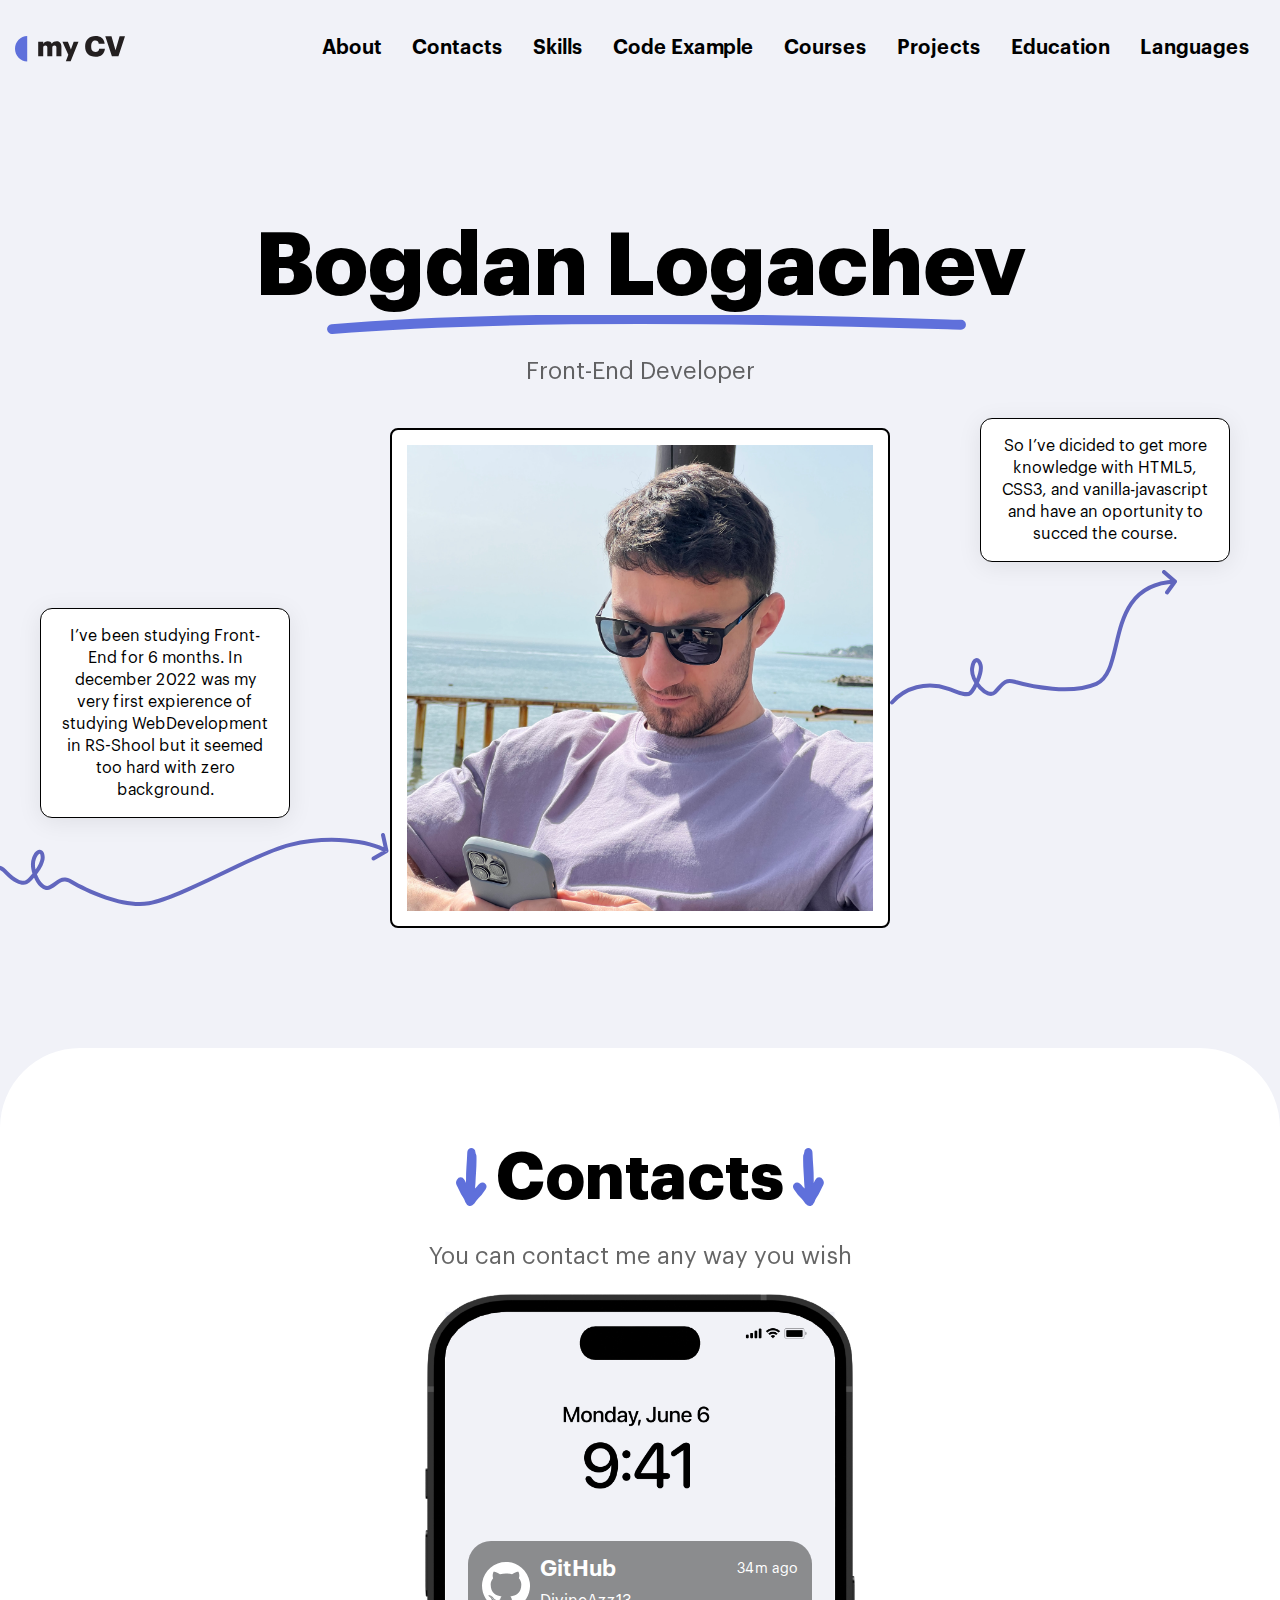
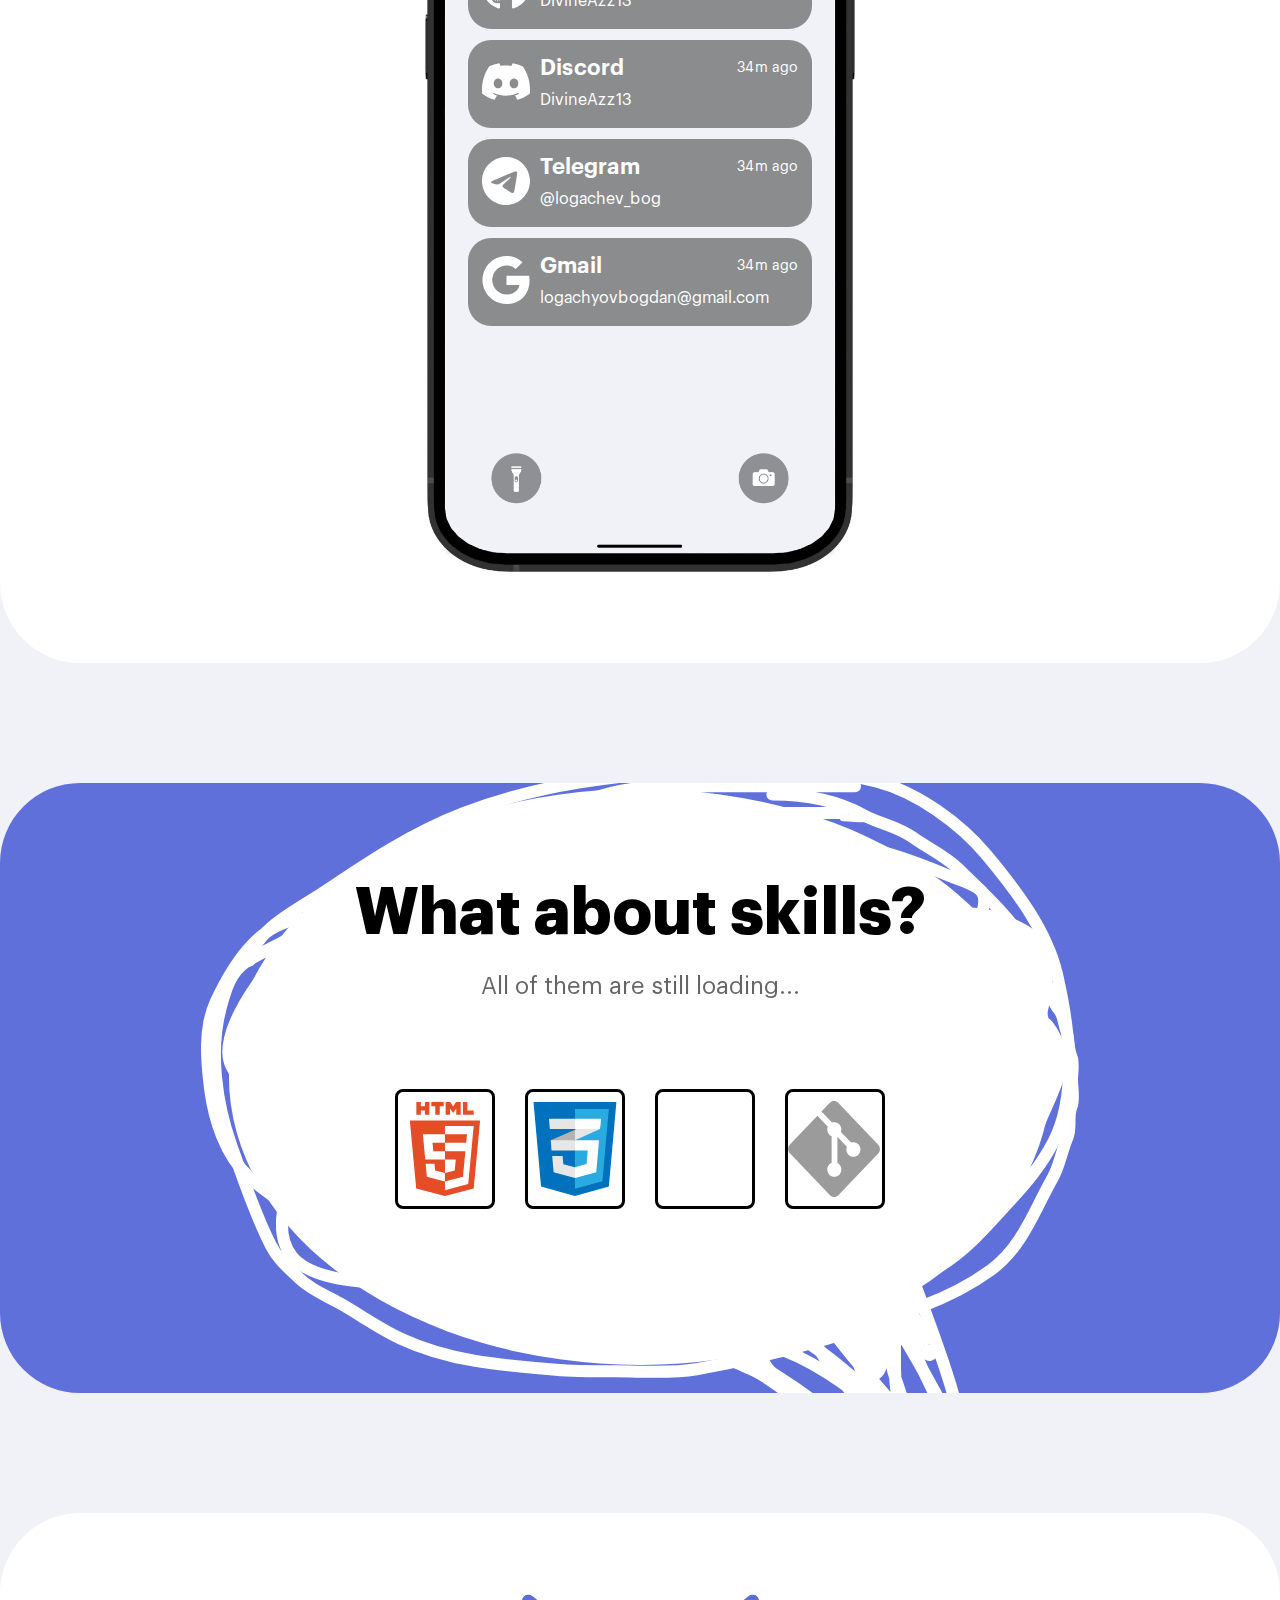
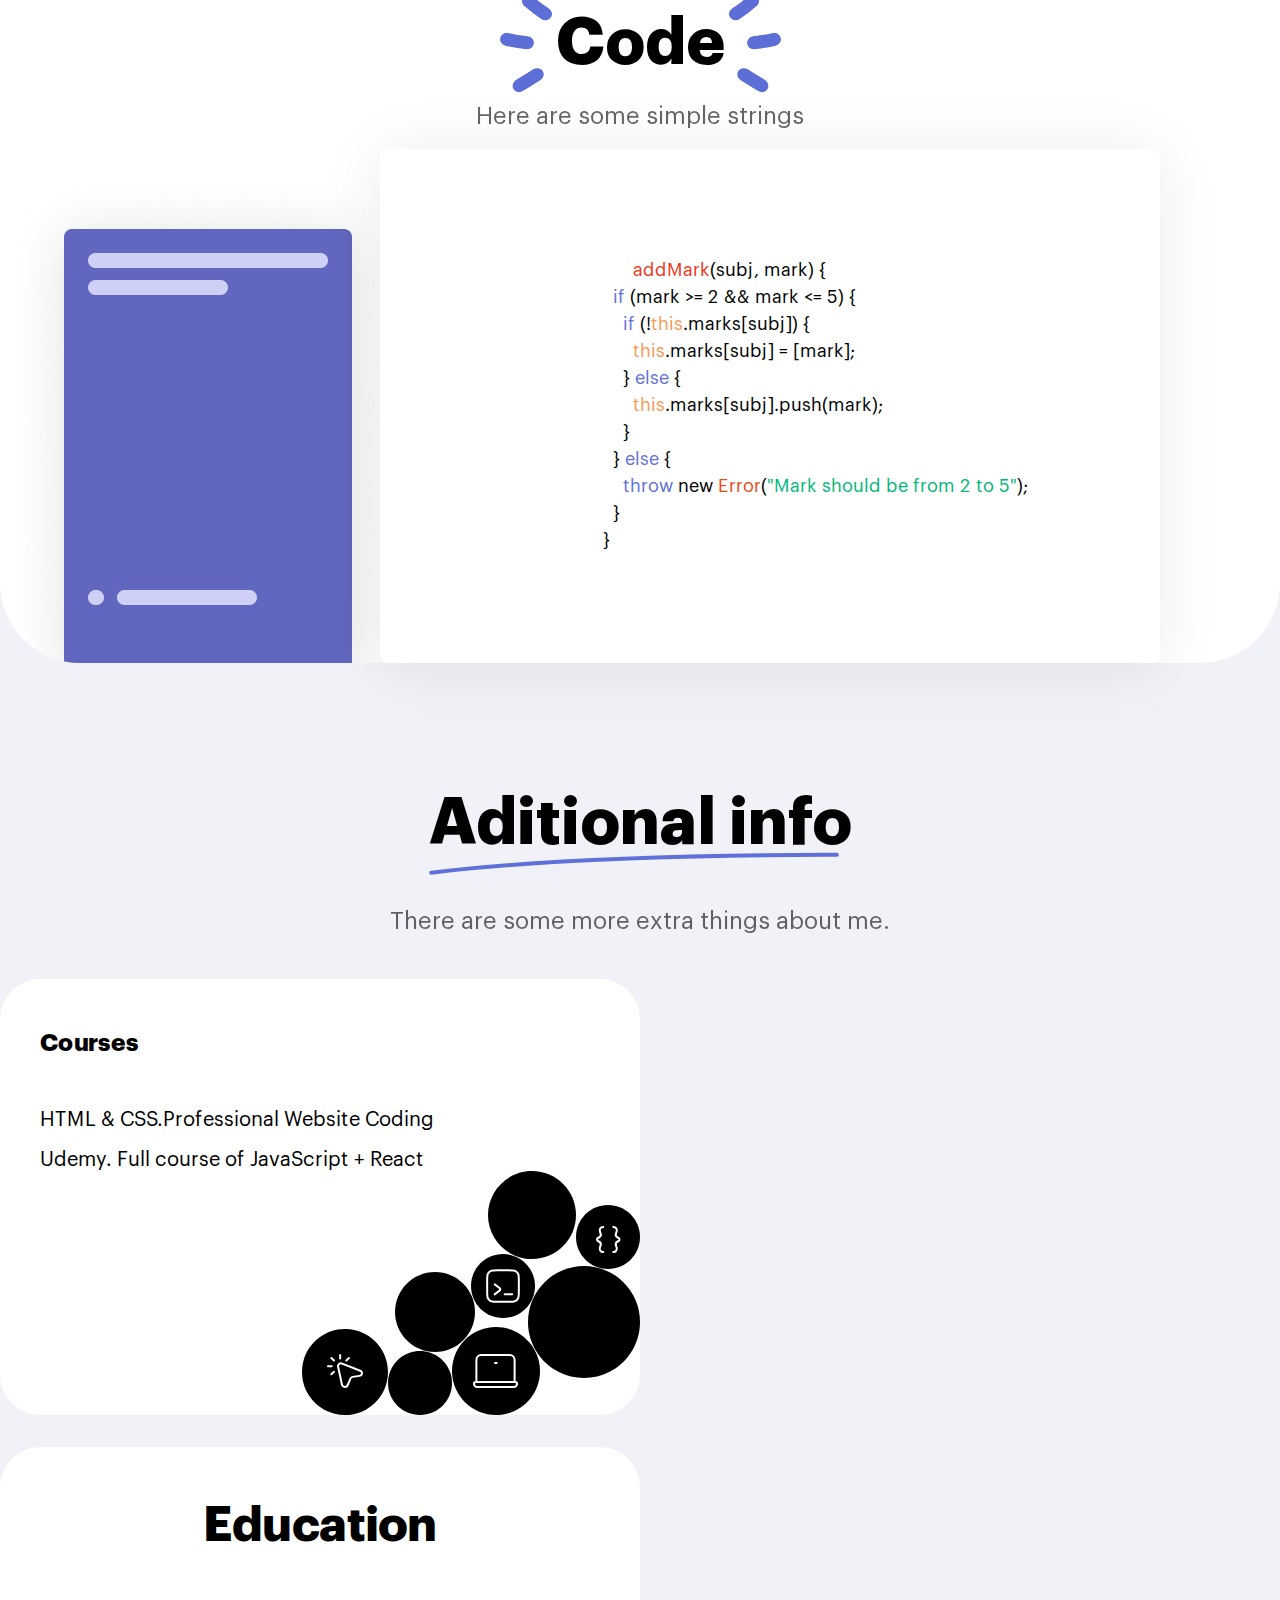
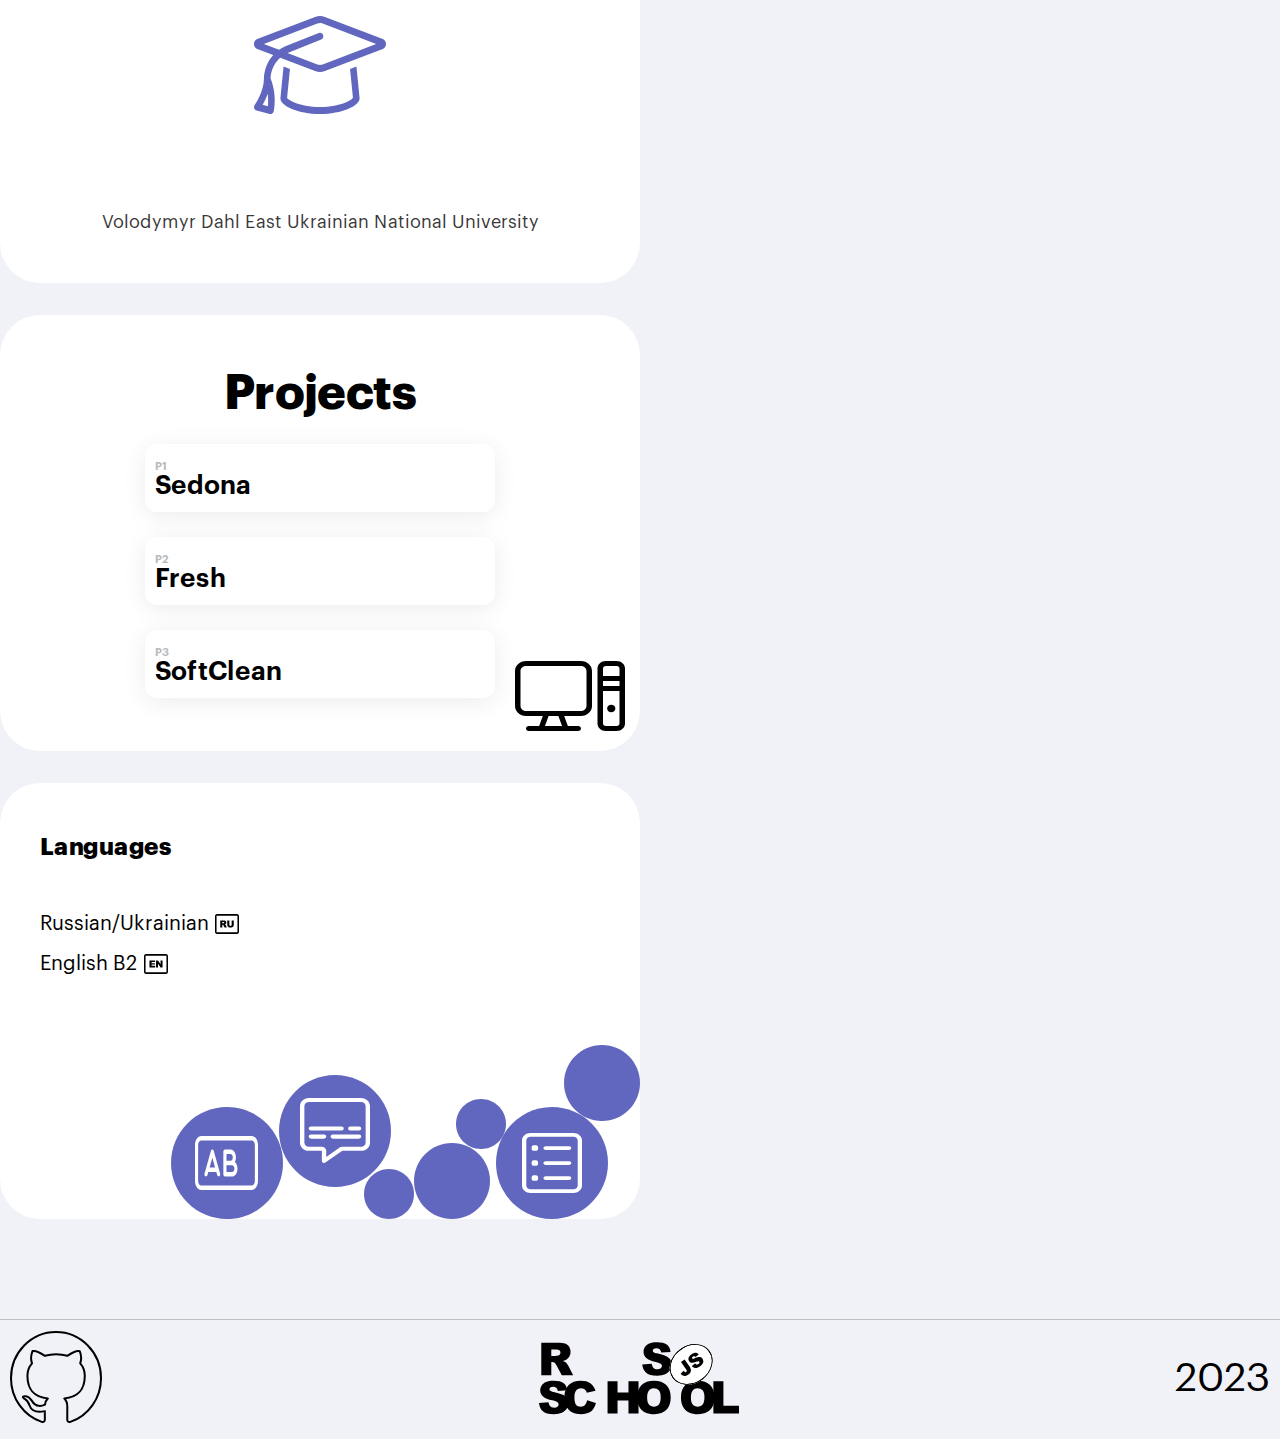
==== index.html @ ef28aa76 "feat: add markup and styles" ====
<!DOCTYPE html>
<html lang="en">

<head>
  <meta charset="UTF-8">
  <meta http-equiv="X-UA-Compatible" content="IE=edge">
  <meta name="viewport" content="width=device-width, initial-scale=1.0">
  <link rel="stylesheet" href="./styles/style.css">
  <title>CV</title>
</head>

<body>

  <body>
    <header class="header">
      <div class="wrapper header__wrapper">
        <a href="#" class="logo-link">
          <div class="logo-link__img">
            <svg width="13" height="26">
              <use xlink:href="./assets/icons/logo.svg#logo"></use>
            </svg>
            <svg width="87" height="26">
              <use xlink:href="./assets/icons/my-CV.svg#my-CV"></use>
            </svg>
          </div>
        </a>
        <nav class="nav">
          <ul class="nav-list">
            <li class="nav-item">
              <a href="#about" class="nav-link">About</a>
            </li>
            <li class="nav-item">
              <a href="#contacts" class="nav-link">Contacts</a>
            </li>
            <li class="nav-item">
              <a href="#skills" class="nav-link">Skills</a>
            </li>
            <li class="nav-item">
              <a href="#code" class="nav-link">Code Example</a>
            </li>
            <li class="nav-item">
              <a href="#courses" class="nav-link">Courses</a>
            </li>
            <li class="nav-item">
              <a href="#projects" class="nav-link">Projects</a>
            </li>
            <li class="nav-item">
              <a href="#education" class="nav-link">Education</a>
            </li>
            <li class="nav-item">
              <a href="#languages" class="nav-link">Languages</a>
            </li>
          </ul>
        </nav>
      </div>
    </header>
    <main class="main">
      <section class="hero">
        <div class="wrapper hero__wrapper">
          <h1 class="hero__title" id="about">Bogdan Logachev</h1>
          <p class="hero__text">Front-End Developer</p>

          <div class="photo-holder">
            <img class="hero__photo" src="./assets/img/IMG_2989.jpg" alt="Photo of myself.">
          </div>
          <p class="hero__desctiprion hero__desctiprion--left">I’ve been studying Front-End for 6 months. In december
            2022
            was
            my very first expierence of studying WebDevelopment in RS-Shool but it seemed too hard
            with zero background.</p>
          <p class="hero__desctiprion hero__desctiprion--rigth">So I’ve dicided to get more knowledge with HTML5, CSS3,
            and vanilla-javascript and have an oportunity to succed the
            course.</p>
        </div>
      </section>

      <section class="contats">
        <div class="wrapper contacnts__wrapper">
          <h2 class="section-title contacts__title" id="contacts">Contacts</h2>
          <p class="section-text">You can contact me any way you wish</p>
          <ul class="phone-wrapper">
            <li class="phone-item">
              <a href="#" class="phone-link">
                <div class="phone-link__logo">
                  <svg width="48" height="48">
                    <use xlink:href="./assets/icons/github.svg#github"></use>
                  </svg>
                </div>
                <div class="phone-link__text">
                  <div class="phone-link__top">
                    <span class="phone-link__title">GitHub</span>
                    <span class="phone-link__delivered">34m ago</span>
                  </div>
                  <span class="phone-link__adresss">DivineAzz13</span>
                </div>
              </a>
            </li>
            <li class="phone-item">
              <a href="#" class="phone-link">
                <div class="phone-logo">
                  <svg width="48" height="48">
                    <use xlink:href="./assets/icons/discord.svg#discord"></use>
                  </svg>
                </div>
                <div class="phone-link__text">
                  <div class="phone-link__top">
                    <span class="phone-link__title">Discord</span>
                    <span class="phone-link__delivered">34m ago</span>
                  </div>
                  <span class="phone-link__adresss">DivineAzz13</span>
                </div>

              </a>
            </li>
            <li class="phone-item">
              <a href="#" class="phone-link">
                <div class="phone-logo">
                  <svg width="48" height="48">
                    <use xlink:href="./assets/icons/telegram.svg#telegram"></use>
                  </svg>
                </div>
                <div class="phone-link__text">
                  <div class="phone-link__top">
                    <span class="phone-link__title">Telegram</span>
                    <span class="phone-link__delivered">34m ago</span>
                  </div>
                  <span class="phone-link__adresss">@logachev_bog</span>
                </div>

              </a>
            </li>
            <li class="phone-item">
              <a href="#" class="phone-link">
                <div class="phone-logo">
                  <svg width="48" height="48">
                    <use xlink:href="./assets/icons/google.svg#google"></use>
                  </svg>
                </div>
                <div class="phone-link__text">
                  <div class="phone-link__top">
                    <span class="phone-link__title">Gmail</span>
                    <span class="phone-link__delivered">34m ago</span>
                  </div>
                  <span class="phone-link__adresss">logachyovbogdan@gmail.com</span>
                </div>
              </a>
            </li>
          </ul>
        </div>
      </section>
      <section class="skills" id="skills">
        <div class="wrapper skills__wrapper">
          <h2 class="section-title skills__title">What about skills?</h2>
          <p class="section-text skills__text">All of them are still loading...</p>
          <ul class="skills__list">
            <li class="skills__item skill__item--hmtl"></li>
            <li class="skills__item skill__item--css"></li>
            <li class="skills__item skill__item--js"></li>
            <li class="skills__item skill__item--git"></li>
          </ul>
        </div>
      </section>

      <section class="code">
        <div class="wrapper code__wrapper">
          <h2 class="section-title code__title" id="code">Code</h2>
          <p class="section-text code__text">Here are some simple strings</p>
          <pre class="code__area">
              <code class="code__zone">
                	<span class="hljs-function">addMark</span>(subj, mark) {
                    <span class="hljs-keyword">if</span> (mark >= 2 && mark &lt;= 5) {
                      <span class="hljs-keyword">if</span> (!<span class="hljs-object">this</span>.marks[subj]) {
                        <span class="hljs-object">this</span>.marks[subj] = [mark];
                      } <span class="hljs-keyword">else</span> {
                        <span class="hljs-object">this</span>.marks[subj].push(mark);
                      }
                    } <span class="hljs-keyword">else</span> {
                      <span class="hljs-keyword">throw</span> new <span class="hljs-error">Error</span>(<span class="hljs-string">"Mark should be from 2 to 5"</span>);
                    }
                  }
              </code>
            </pre>
        </div>
      </section>

      <section class="aditional">
        <div class="wrapper aditional__wrapper">
          <h2 class="section-title aditional__title">Aditional info</h2>
          <p class="section-text">There are some more extra things about me.</p>
          <ul class="aditional-list">
            <li class="aditional-item aditional__courses" id="courses">
              <h3 class="aditional-subtitle">Courses</h3>
              <div class="aditional__link-holder">
                <a class="aditional-link" href="https://htmlacademy.ru/study">HTML & CSS.Professional Website Coding</a>
                <a class="aditional-link" href="https://www.udemy.com/course/javascript_full/">Udemy. Full course of
                  JavaScript + React</a>
              </div>
            </li>
            <li class="aditional-item aditional__education" id="education">
              <h3 class="aditional-subheading">Education</h3>
              <p class="aditional__education--name">Volodymyr Dahl East Ukrainian National University</p>

            </li>
            <li class="aditional-item aditional__projects" id="projects">
              <h3 class="aditional-subheading">Projects</h3>
              <ul class="aditional__project-list">
                <li class="aditional__project-item">
                  <span class="aditional__project-text">P1</span>
                  <a class="aditional__project-link"
                    href="https://htmlacademy-htmlcss.github.io/2314033-sedona-36/10/catalog.html">Sedona</a>
                </li>
                <li class="aditional__project-item">
                  <span class="aditional__project-text">P2</span>
                  <a class="aditional__project-link" href="https://divineazz13.github.io/FreshService/">Fresh</a>
                </li>
                <li class="aditional__project-item">
                  <span class="aditional__project-text">P3</span>
                  <a class="aditional__project-link" href="https://divineazz13.github.io/SoftClean/">SoftClean</a>
                </li>
              </ul>
            </li>
            <li class="aditional-item aditional__languages" id="languages">
              <h3 class="aditional-subtitle">Languages</h3>
              <ul class="aditional__languages-list">
                <li class="aditional__languages-item">Russian/Ukrainian</li>
                <li class="aditional__languages-item">English B2</li>
              </ul>
            </li>
          </ul>
        </div>
      </section>
    </main>

    <footer class="footer">
      <div class="wrapper footer__wrapper">
        <a class="footer__link--github" href="https://github.com/DivineAzz13">
          <svg width=" 92" height="92">
            <use xlink:href="./assets/icons/my-github.svg#my-github"></use>
          </svg>
        </a>
        <a class="footer__link--rsschool" href="https://rs.school/js/">
          <img src="./assets/icons/rs_school_js.svg" alt="rs-school link." width="200" height="90">
        </a>
        <span class="footer__text">2023</span>
      </div>
    </footer>

  </body>

</body>

</html>
---- styles/style.css ----
@import url("./reset.css");

@font-face {
	font-family: "Graphik";
	font-style: normal;
	font-weight: 400;
	src: url("../assets/fonts/graphik/Graphik-Regular.woff2") format("woff2");
	font-display: swap;
}
@font-face {
	font-family: "Graphik";
	font-style: normal;
	font-weight: 600;
	src: url("../assets/fonts/graphik/Graphik-Semibold.woff2") format("woff2");
	font-display: swap;
}
@font-face {
	font-family: "Graphik";
	font-style: normal;
	font-weight: 800;
	src: url("../assets/fonts/graphik/Graphik-Bold.woff2") format("woff2");
	font-display: swap;
}


* {
	box-sizing: border-box;
}

body {
	font-family: "Graphik", sans-serif;
	font-size: 20px;
	font-style: normal;
	font-weight: 400;
	background-color: #F1F2F8;;
}

.header {
	width: 100%;
	margin-bottom: 120px;
}

.wrapper {
	display: flex;

	width: 100%;
	height: 100%;
	max-width: 1312px;
	margin: 0 auto;
}

.header__wrapper {
	padding: 20px 15px;
	justify-content: space-between;
	align-items: center;
}

.logo-link__img {
	display: flex;
	gap: 10px;
}

.nav {
	max-width: 1100px;
}

.nav-list {
	width: 100%;
	flex-wrap: wrap;
	display: flex;
	text-align: center;
	font-size: 20px;
	font-style: normal;
	font-weight: 600;
	line-height: 138%;
}


.nav-link {
	padding: 15px;
	cursor: pointer;
	display: block;
}

.nav-link:hover {
	background-color: #5F70DB;
	color: #bfbfbf;
}

.hero {
	position: relative;
	margin-bottom: 120px;
}

.hero__wrapper {
	display: flex;
	flex-direction: column;
	align-items: center;
	gap: 40px;
	max-width: 1400px;
}
.hero__title {
	font-size: 88px;
	font-style: normal;
	font-weight: 800;
	line-height: 111%;
	position: relative;
}

.hero__title::after {
	content: "";
	width: 639px;
	height: 20px;
	background-image: url(../assets/icons/underline-title.svg);
	background-repeat: no-repeat;
	background-position: bottom;
	background-size: cover;
	display: block;
	position: absolute;
	bottom: -20px;
	right: 60px;
}

.hero__text {
	font-size: 24px;
	font-family: Graphik;
	font-style: normal;
	font-weight: 400;
	line-height: 138%;
	opacity: 0.6;
}

.photo-holder {
	width: 500px;
	height: 500px;
	border-radius: 8px;
	border: 2px solid #000;
	padding: 15px;
	background-color: #fff;
	position: relative;
}

.photo-holder::before {
	content: "";
	width: 411px;
	height: 73px;
	background-image: url("../assets/icons/arrow-left.svg");
	background-repeat: no-repeat;
	background-position: left;
	background-size: cover;
	display: block;
	position: absolute;
	left: -414px;
  bottom: 20px;
}

.photo-holder::after {
	content: "";
	width: 287px;
	height: 135px;
	background-image: url("../assets/icons/arrow-right.svg");
	background-repeat: no-repeat;
	background-position: right;
	background-size: cover;
	display: block;
	position: absolute;
	right: -289px;
  top: 140px;
}

.hero__photo {
	width: 100%;
	height: 100%;
	object-fit: cover;
}

.hero__desctiprion{
	max-width: 250px;
	padding: 16px;
	border-radius: 12px;
	background: var(--background-background, #FFF);
	box-shadow: 0px 4px 24px 0px rgba(0, 0, 0, 0.08);
	text-align: center;
	font-size: 16px;
	font-style: normal;
	font-weight: 400;
	line-height: 138%;
}

.hero__desctiprion--left {
	border: 1px solid #000;
	position: absolute;
	left: 40px;
	bottom: 110px;
	
}
.hero__desctiprion--rigth {
	border: 1px solid #000;
	position: absolute;
	right: 50px;
	top: 200px;
}

.contats {
	margin-bottom: 120px;
}

.contacnts__wrapper {
	flex-direction: column;
	gap: 20px;
	align-items: center;
	background-color: #fff;
	border-radius: 80px;
	padding: 90px 50px;
}

.section-title {
	position: relative;
	font-size: 64px;
	font-family: Graphik;
	font-style: normal;
	font-weight: 800;
	line-height: 128%;
}

.contacts__title::before {
	content: "";
	width: 31px;
	height: 58px;
	position: absolute;
	top: 10px;
	left: -40px;
	background-image: url("../assets/icons/arrow-down.svg");
	background-repeat: no-repeat;
}

.contacts__title::after {
	content: "";
	width: 31px;
	height: 58px;
	position: absolute;
	top: 10px;
	right: -40px;
	background-image: url("../assets/icons/arrow-down2.svg");
	background-repeat: no-repeat;
}

.section-text {
	font-size: 24px;
	font-style: normal;
	font-weight: 400;
	line-height: 138%;
	opacity: 0.6;

}
.phone-wrapper {
	display: flex;
	flex-direction: column;
	align-items: center;
	justify-content: center;
	gap: 11px;
	max-width: 430px;
	width: 100%;
	height: 880px;
	max-height: 100%;
	background-image: url("../assets/img/phone2.jpg");
	background-repeat: no-repeat;
	background-position: center;
	background-size: contain;
}

.phone-item {
	width: 80%;
	height: 88px;
	padding: 14px;
	border-radius: 23px;
	background: rgba(37, 37, 37, 0.50);
}


.phone-link {
	height: 100%;
	display: flex;
	align-items: center;
	gap: 10px;
	color: #FFF;
}

.phone-link:hover {
	opacity: 0.5;
}

.phone-link__logo {
	width: 48px;
	height: 48px;
}

.phone-link__text {
	width: 100%;
	display: flex;
	flex-direction: column;
	gap: 10px;
}

.phone-link__top {
	display: flex;
	justify-content: space-between;

}
.phone-link__title {
	font-size: 22px;
	font-style: normal;
	font-weight: 600;
	line-height: 22px;

}
.phone-link__delivered {
	font-size: 14px;
	font-style: normal;
	font-weight: 400;
	line-height: 22px;

}
.phone-link__adresss {
	font-size: 16px;
	font-style: normal;
	font-weight: 400;
	line-height: 22px;
	text-align: left;
}

.skills {
	margin-bottom: 120px;
}

.skills__wrapper {
	flex-direction: column;
	align-items: center;
	gap: 15px;
	height: 610px;
	padding-top: 90px;
	border-radius: 80px;
	background: #5F70DB;
	background-image: url("../assets/icons/cloud.svg");
	background-position: center top -20px;
	background-repeat: no-repeat;
}

.skills__text {
	margin-bottom: 70px;
}

.skills__list {
	display: flex;
	gap: 30px;
}

.skills__item {
	padding: 10px;
	border-radius: 8px;
	border: 3px solid #000;
	width: 100px;
	height: 120px;
	background-position: center;
	background-repeat: no-repeat;
	background-size: contain;
}
.skill__item--hmtl {
	background-image: url("../assets/icons/html5.svg");
}
.skill__item--css {
	background-image: url("../assets/icons/css3.svg");
}
.skill__item--js {
	background-image: url("../assets/icons/js.svg");
	background-size: cover;
}
.skill__item--git {
	background-image: url("../assets/icons/git.svg");
}

.code {
	margin-bottom: 120px;
}

.code__wrapper {
	position: relative;
	flex-direction: column;
	align-items: center;
	gap: 15px;
	padding: 90px 120px 0;
	width: 100%;
	height: 750px;
	background-color: #fff;
	border-radius: 80px;
	background-image: url("../assets/img/statistics.png");
	background-repeat: no-repeat;
	background-position: bottom left;
}
.code__title::before {
	content: "";
	width: 60px;
	height: 120px;
	position: absolute;
	top: -20px;
  left: -60px;
	background-image: url("../assets/icons/burst-left.svg");
	background-repeat: no-repeat;
	background-position: center;
}

.code__title::after {
	content: "";
	width: 60px;
	height: 120px;
	position: absolute;
	top: -20px;
  right: -60px;
	background-image: url("../assets/icons/burst-right.svg");
	background-repeat: no-repeat;
	background-position: center;
}




.code__area {
	width: 75%;
	height: 100%;
	padding: 40px;
	display: flex;
	justify-content: center;
	align-items: center;
	border-radius: 8px;
	background: #FFF;
	box-shadow: 0px 4px 64px 0px rgba(0, 0, 0, 0.08);
	align-self: flex-end;

}
.code__zone {
	text-align:start;
	font-size: 18px;
	font-style: normal;
	font-weight: 400;
	line-height: 150%;
}

.hljs-function {
	color: #f13417;
}

.hljs-keyword {
	color: #5F70DB;
}

.hljs-string {
	color: #00B67A;
}

.hljs-object {
	color: #f79854;
}

.hljs-error {
	color: #ed4816;
}

.aditional {
	margin-bottom: 100px;
}

.aditional__wrapper {
	flex-direction: column;
	align-items: center;
	gap: 40px;
}

.aditional__title::after {
	content: "";
	width: 411px;
	height: 25px;
	position: absolute;
	bottom: -10px;
  left: 0;
	background-image: url("../assets/icons/underline-aditional.svg");
	background-repeat: no-repeat;
	background-position: bottom;
}

.aditional-list {
	width: 100%;
	display: flex;
	align-items: center;
	flex-wrap: wrap;
	gap: 32px;
}

.aditional-item {
	width: 100%;
	max-width: 640px;
	height: 436px;
	display: flex;
	flex-direction: column;
	padding: 48px 40px;
	border-radius: 40px;
	background: #FFF;
}

.aditional-subtitle {
	font-size: 24px;
	font-style: normal;
	font-weight: 800;
	line-height: 138%;
	letter-spacing: -0.24px;
}

.aditional-subheading {
	font-size: 48px;
	font-style: normal;
	font-weight: 800;
	line-height: 128%;
	letter-spacing: -0.48px;
}

.aditional__link-holder {
	display: flex;
	flex-direction: column;
	gap: 20px;

}

.aditional__courses {
	gap: 50px;
	background-image: url("../assets/img/group-courses.svg");
	background-repeat: no-repeat;
	background-position: bottom right;
}

.aditional__projects {
	align-items: center;
	
}
.aditional__education {
	align-items: center;
	justify-content: space-between;
	background-image: url("../assets/icons/graduation-cap.svg");
	background-repeat: no-repeat;
	background-position: center;
}

.aditional__education--name{
	color: rgba(0, 0, 0, 0.80);
	font-size: 18px;
	font-style: normal;
	font-weight: 400;
	line-height: 138%;
}

.aditional__projects {
	background-image: url("../assets/icons/computer.svg");
	background-repeat: no-repeat;
	background-position: right 15px bottom 15px;
	gap: 20px;
}

.aditional__project-list {
	width: 100%;
	display: flex;
	align-items: center;
	flex-direction: column;
	gap: 25px;
}

.aditional__project-item {
	width: 100%;
	max-width: 350px;
	padding: 15px 10px;
	display: flex;
	flex-direction: column;
	border-radius: 12px;
	background: #FFF;
	box-shadow: 0px 4px 24px 0px rgba(0, 0, 0, 0.08);
}

.aditional__project-text {
	color: #B9BABB;;
	font-size: 11px;
	font-style: normal;
	font-weight: 600;
	line-height: 16px;
}

.aditional__project-link {
	font-size: 26px;
	font-style: normal;
	font-weight: 600;
	line-height: 22px;
	cursor: pointer;
}

.aditional__project-link:hover {
	color: #B9BABB;
}


.aditional__languages {
	gap: 50px;
	background-image: url("../assets/img/languages.svg");
	background-repeat: no-repeat;
	background-position: bottom right;
}

.aditional__languages-list {
	display: flex;
	align-items: flex-start;
	flex-direction: column;
	gap: 20px;
}

.aditional__languages-item {
	padding-right: 30px;
	background-image: url("../assets/icons/ru-language-icon.svg");
	background-repeat: no-repeat;
	background-position: center right;
	background-size: contain;
}

.aditional__languages-item:nth-child(2) {
	background-image: url("../assets/icons/en-language-icon.svg");
}


.footer__wrapper {
	padding: 15px 10px;
	border-top: 1px solid #bfbfbf;
	max-height: 120px;
	align-items: center;
	justify-content: space-between;
	
}
.footer__link--github:hover {
	opacity: 0.3;

}
.footer__link--rsschool:hover {
	opacity: 0.3;
}

.footer__text {
	font-size: 40px;
	font-style: normal;
	font-weight: 400;
	line-height: 128%;
}
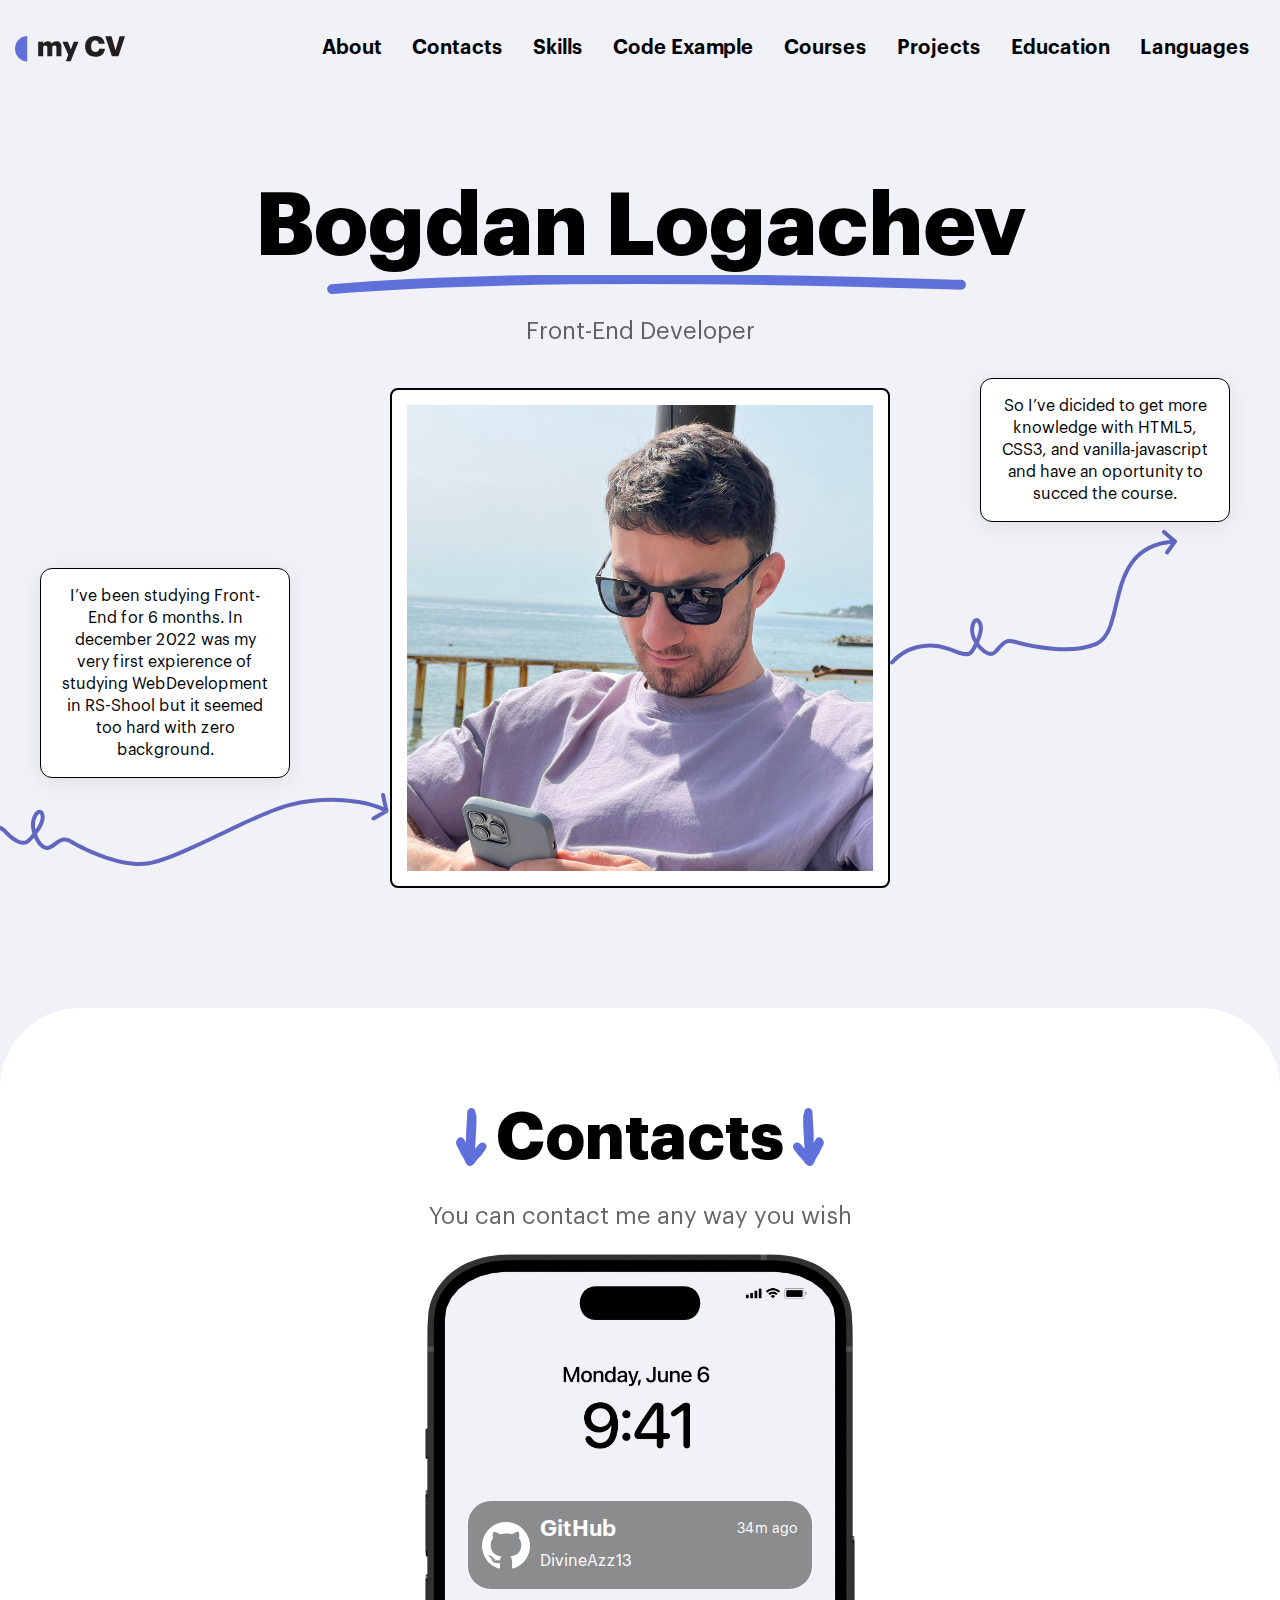
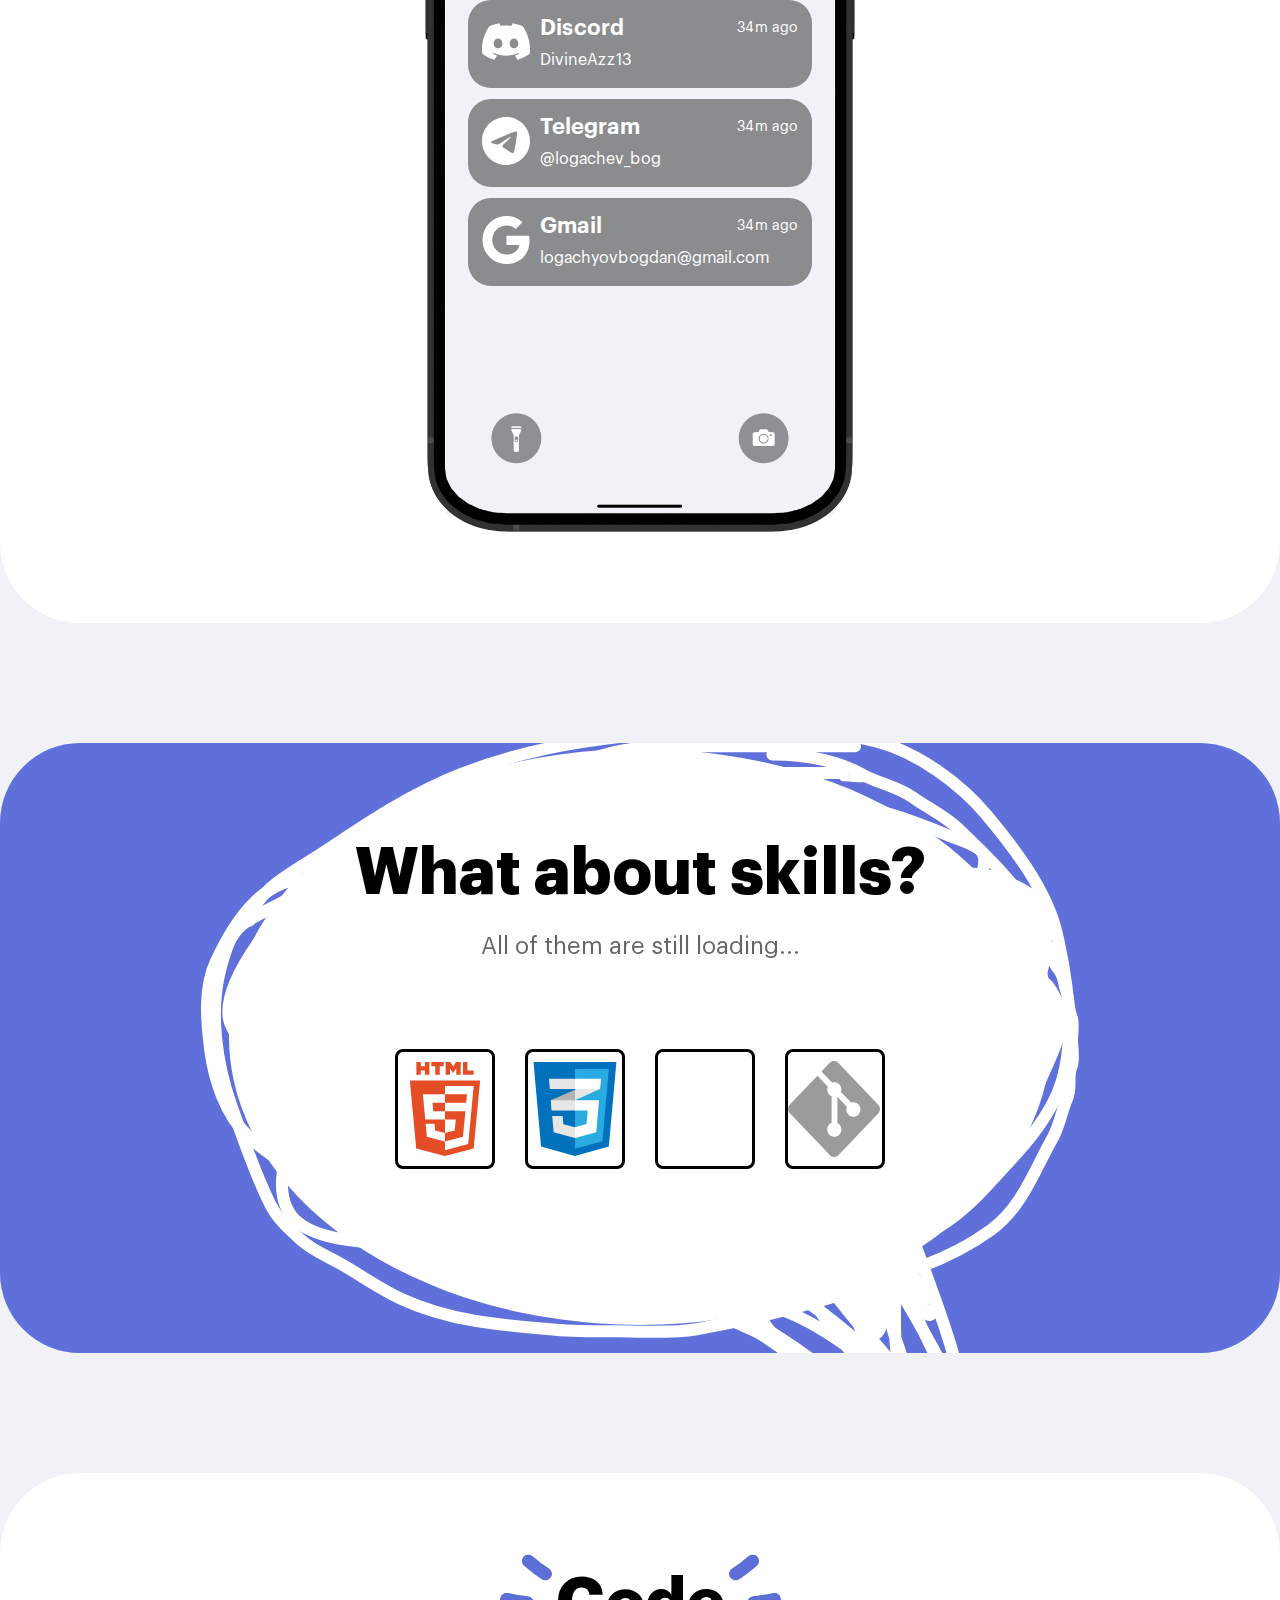
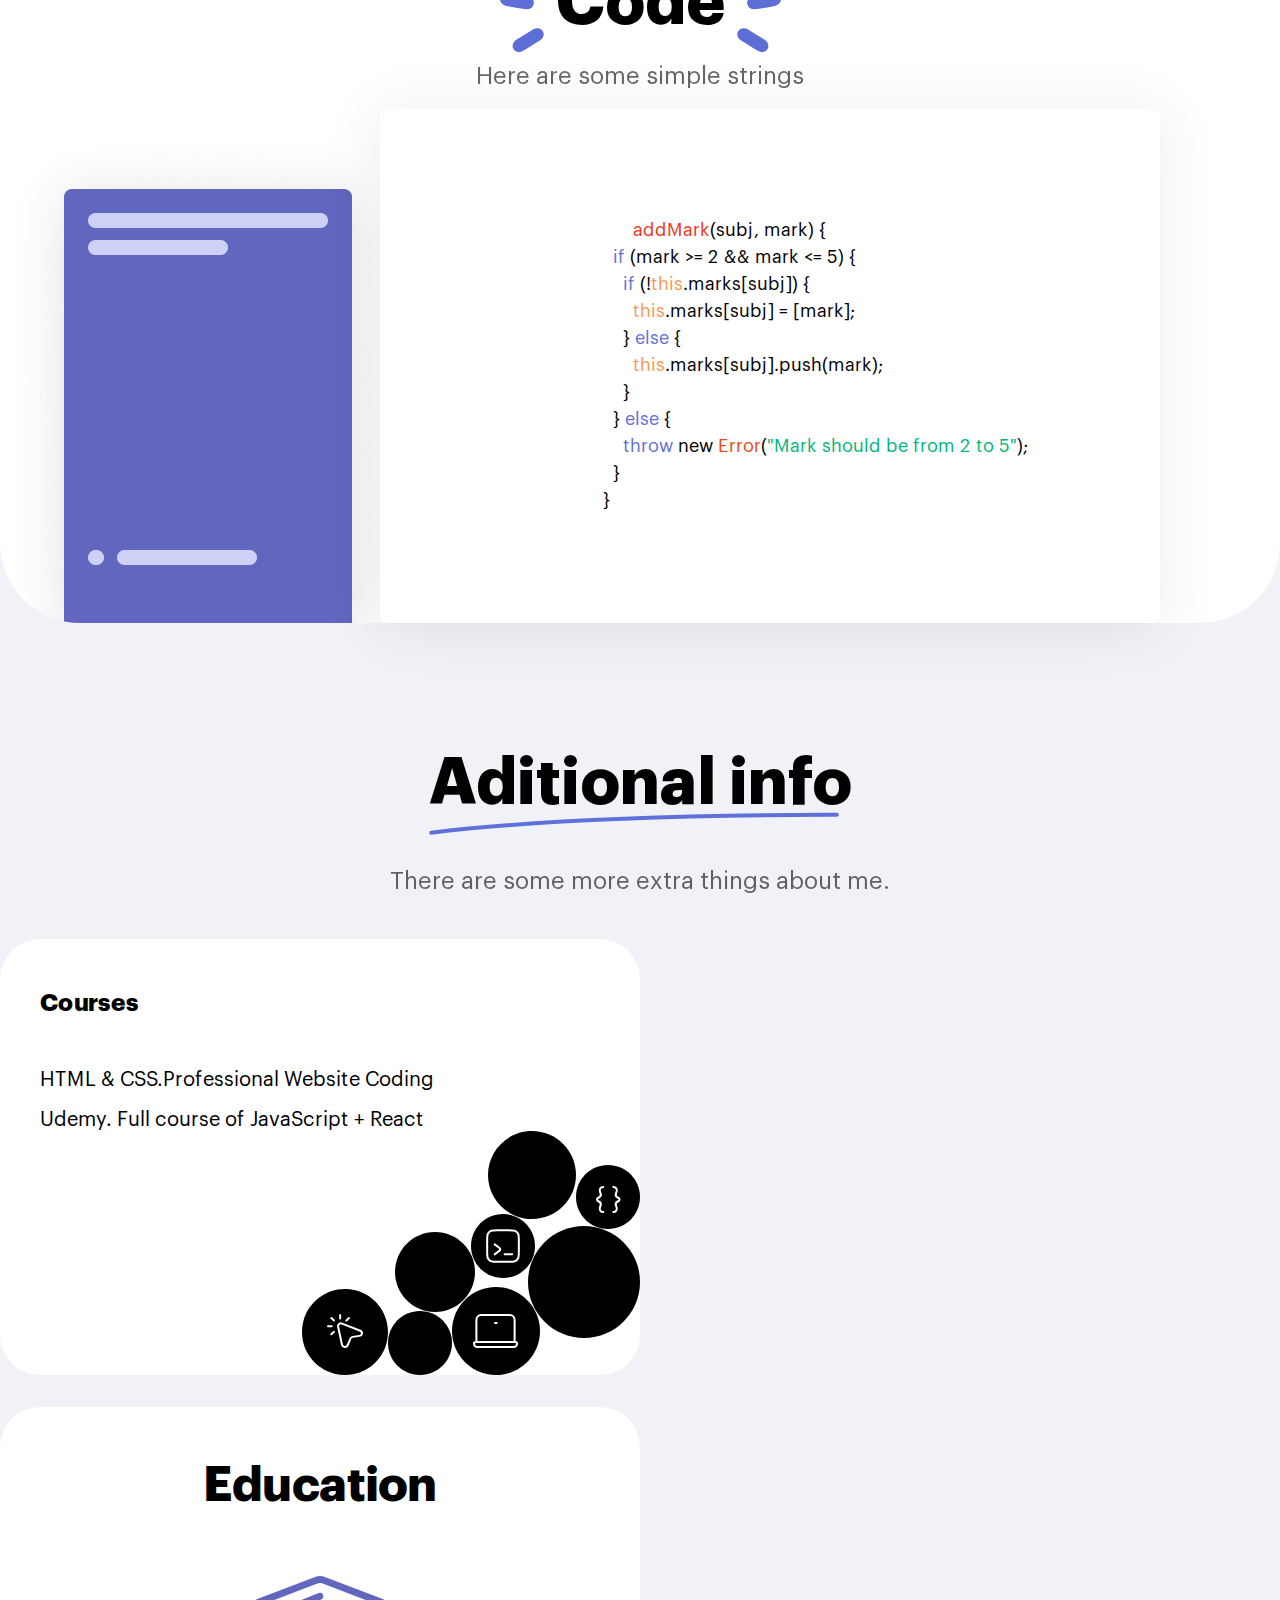
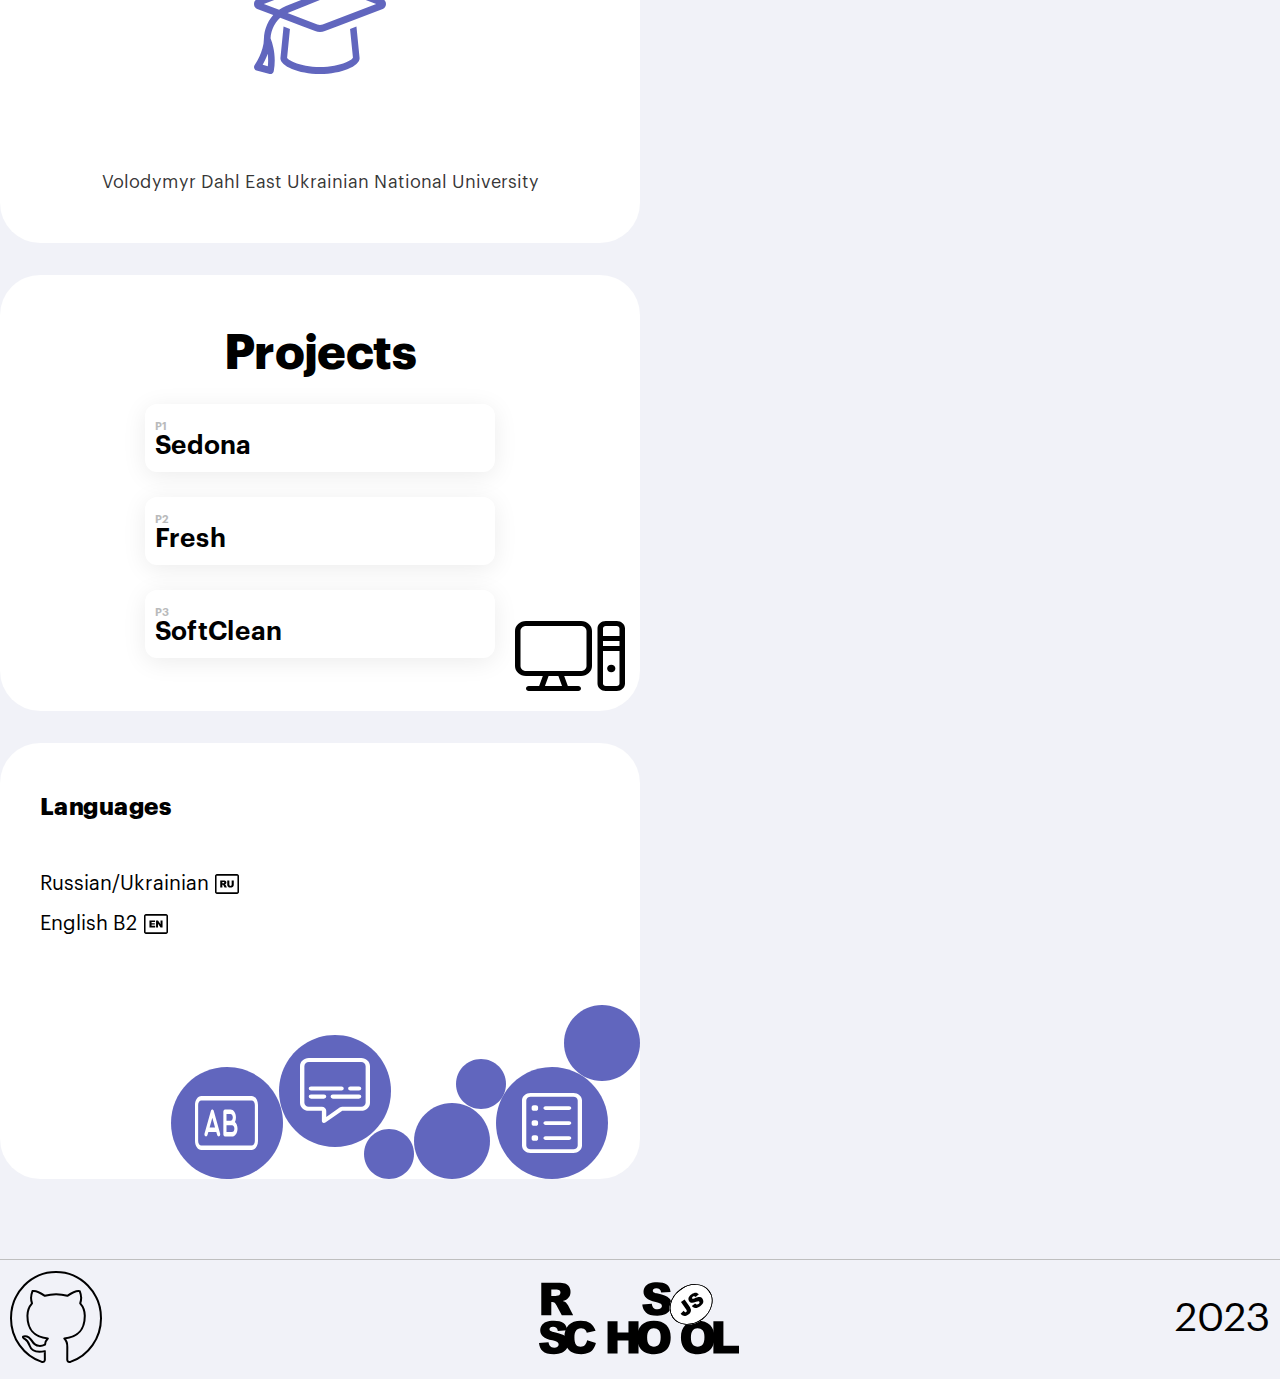
==== commit 17ffbde5: "refactor: delete extra tags after validator check" ====
--- a/index.html
+++ b/index.html
@@ -10,162 +10,160 @@
 </head>
 
 <body>
-
-  <body>
-    <header class="header">
-      <div class="wrapper header__wrapper">
-        <a href="#" class="logo-link">
-          <div class="logo-link__img">
-            <svg width="13" height="26">
-              <use xlink:href="./assets/icons/logo.svg#logo"></use>
-            </svg>
-            <svg width="87" height="26">
-              <use xlink:href="./assets/icons/my-CV.svg#my-CV"></use>
-            </svg>
-          </div>
-        </a>
-        <nav class="nav">
-          <ul class="nav-list">
-            <li class="nav-item">
-              <a href="#about" class="nav-link">About</a>
-            </li>
-            <li class="nav-item">
-              <a href="#contacts" class="nav-link">Contacts</a>
-            </li>
-            <li class="nav-item">
-              <a href="#skills" class="nav-link">Skills</a>
-            </li>
-            <li class="nav-item">
-              <a href="#code" class="nav-link">Code Example</a>
-            </li>
-            <li class="nav-item">
-              <a href="#courses" class="nav-link">Courses</a>
-            </li>
-            <li class="nav-item">
-              <a href="#projects" class="nav-link">Projects</a>
-            </li>
-            <li class="nav-item">
-              <a href="#education" class="nav-link">Education</a>
-            </li>
-            <li class="nav-item">
-              <a href="#languages" class="nav-link">Languages</a>
-            </li>
-          </ul>
-        </nav>
-      </div>
-    </header>
-    <main class="main">
-      <section class="hero">
-        <div class="wrapper hero__wrapper">
-          <h1 class="hero__title" id="about">Bogdan Logachev</h1>
-          <p class="hero__text">Front-End Developer</p>
-
-          <div class="photo-holder">
-            <img class="hero__photo" src="./assets/img/IMG_2989.jpg" alt="Photo of myself.">
-          </div>
-          <p class="hero__desctiprion hero__desctiprion--left">I’ve been studying Front-End for 6 months. In december
-            2022
-            was
-            my very first expierence of studying WebDevelopment in RS-Shool but it seemed too hard
-            with zero background.</p>
-          <p class="hero__desctiprion hero__desctiprion--rigth">So I’ve dicided to get more knowledge with HTML5, CSS3,
-            and vanilla-javascript and have an oportunity to succed the
-            course.</p>
+  <header class="header">
+    <div class="wrapper header__wrapper">
+      <a href="#" class="logo-link">
+        <div class="logo-link__img">
+          <svg width="13" height="26">
+            <use xlink:href="./assets/icons/logo.svg#logo"></use>
+          </svg>
+          <svg width="87" height="26">
+            <use xlink:href="./assets/icons/my-CV.svg#my-CV"></use>
+          </svg>
         </div>
-      </section>
-
-      <section class="contats">
-        <div class="wrapper contacnts__wrapper">
-          <h2 class="section-title contacts__title" id="contacts">Contacts</h2>
-          <p class="section-text">You can contact me any way you wish</p>
-          <ul class="phone-wrapper">
-            <li class="phone-item">
-              <a href="#" class="phone-link">
-                <div class="phone-link__logo">
-                  <svg width="48" height="48">
-                    <use xlink:href="./assets/icons/github.svg#github"></use>
-                  </svg>
-                </div>
-                <div class="phone-link__text">
-                  <div class="phone-link__top">
-                    <span class="phone-link__title">GitHub</span>
-                    <span class="phone-link__delivered">34m ago</span>
-                  </div>
-                  <span class="phone-link__adresss">DivineAzz13</span>
-                </div>
-              </a>
-            </li>
-            <li class="phone-item">
-              <a href="#" class="phone-link">
-                <div class="phone-logo">
-                  <svg width="48" height="48">
-                    <use xlink:href="./assets/icons/discord.svg#discord"></use>
-                  </svg>
-                </div>
-                <div class="phone-link__text">
-                  <div class="phone-link__top">
-                    <span class="phone-link__title">Discord</span>
-                    <span class="phone-link__delivered">34m ago</span>
-                  </div>
-                  <span class="phone-link__adresss">DivineAzz13</span>
-                </div>
-
-              </a>
-            </li>
-            <li class="phone-item">
-              <a href="#" class="phone-link">
-                <div class="phone-logo">
-                  <svg width="48" height="48">
-                    <use xlink:href="./assets/icons/telegram.svg#telegram"></use>
-                  </svg>
-                </div>
-                <div class="phone-link__text">
-                  <div class="phone-link__top">
-                    <span class="phone-link__title">Telegram</span>
-                    <span class="phone-link__delivered">34m ago</span>
-                  </div>
-                  <span class="phone-link__adresss">@logachev_bog</span>
-                </div>
-
-              </a>
-            </li>
-            <li class="phone-item">
-              <a href="#" class="phone-link">
-                <div class="phone-logo">
-                  <svg width="48" height="48">
-                    <use xlink:href="./assets/icons/google.svg#google"></use>
-                  </svg>
-                </div>
-                <div class="phone-link__text">
-                  <div class="phone-link__top">
-                    <span class="phone-link__title">Gmail</span>
-                    <span class="phone-link__delivered">34m ago</span>
-                  </div>
-                  <span class="phone-link__adresss">logachyovbogdan@gmail.com</span>
-                </div>
-              </a>
-            </li>
-          </ul>
+      </a>
+      <nav class="nav">
+        <ul class="nav-list">
+          <li class="nav-item">
+            <a href="#about" class="nav-link">About</a>
+          </li>
+          <li class="nav-item">
+            <a href="#contacts" class="nav-link">Contacts</a>
+          </li>
+          <li class="nav-item">
+            <a href="#skills" class="nav-link">Skills</a>
+          </li>
+          <li class="nav-item">
+            <a href="#code" class="nav-link">Code Example</a>
+          </li>
+          <li class="nav-item">
+            <a href="#courses" class="nav-link">Courses</a>
+          </li>
+          <li class="nav-item">
+            <a href="#projects" class="nav-link">Projects</a>
+          </li>
+          <li class="nav-item">
+            <a href="#education" class="nav-link">Education</a>
+          </li>
+          <li class="nav-item">
+            <a href="#languages" class="nav-link">Languages</a>
+          </li>
+        </ul>
+      </nav>
+    </div>
+  </header>
+  <main class="main">
+    <section class="hero">
+      <div class="wrapper hero__wrapper">
+        <h1 class="hero__title" id="about">Bogdan Logachev</h1>
+        <p class="hero__text">Front-End Developer</p>
+
+        <div class="photo-holder">
+          <img class="hero__photo" src="./assets/img/IMG_2989.jpg" alt="Photo of myself.">
         </div>
-      </section>
-      <section class="skills" id="skills">
-        <div class="wrapper skills__wrapper">
-          <h2 class="section-title skills__title">What about skills?</h2>
-          <p class="section-text skills__text">All of them are still loading...</p>
-          <ul class="skills__list">
-            <li class="skills__item skill__item--hmtl"></li>
-            <li class="skills__item skill__item--css"></li>
-            <li class="skills__item skill__item--js"></li>
-            <li class="skills__item skill__item--git"></li>
-          </ul>
-        </div>
-      </section>
-
-      <section class="code">
-        <div class="wrapper code__wrapper">
-          <h2 class="section-title code__title" id="code">Code</h2>
-          <p class="section-text code__text">Here are some simple strings</p>
-          <pre class="code__area">
+        <p class="hero__desctiprion hero__desctiprion--left">I’ve been studying Front-End for 6 months. In december
+          2022
+          was
+          my very first expierence of studying WebDevelopment in RS-Shool but it seemed too hard
+          with zero background.</p>
+        <p class="hero__desctiprion hero__desctiprion--rigth">So I’ve dicided to get more knowledge with HTML5, CSS3,
+          and vanilla-javascript and have an oportunity to succed the
+          course.</p>
+      </div>
+    </section>
+
+    <section class="contats">
+      <div class="wrapper contacnts__wrapper">
+        <h2 class="section-title contacts__title" id="contacts">Contacts</h2>
+        <p class="section-text">You can contact me any way you wish</p>
+        <ul class="phone-wrapper">
+          <li class="phone-item">
+            <a href="#" class="phone-link">
+              <div class="phone-link__logo">
+                <svg width="48" height="48">
+                  <use xlink:href="./assets/icons/github.svg#github"></use>
+                </svg>
+              </div>
+              <div class="phone-link__text">
+                <div class="phone-link__top">
+                  <span class="phone-link__title">GitHub</span>
+                  <span class="phone-link__delivered">34m ago</span>
+                </div>
+                <span class="phone-link__adresss">DivineAzz13</span>
+              </div>
+            </a>
+          </li>
+          <li class="phone-item">
+            <a href="#" class="phone-link">
+              <div class="phone-logo">
+                <svg width="48" height="48">
+                  <use xlink:href="./assets/icons/discord.svg#discord"></use>
+                </svg>
+              </div>
+              <div class="phone-link__text">
+                <div class="phone-link__top">
+                  <span class="phone-link__title">Discord</span>
+                  <span class="phone-link__delivered">34m ago</span>
+                </div>
+                <span class="phone-link__adresss">DivineAzz13</span>
+              </div>
+
+            </a>
+          </li>
+          <li class="phone-item">
+            <a href="#" class="phone-link">
+              <div class="phone-logo">
+                <svg width="48" height="48">
+                  <use xlink:href="./assets/icons/telegram.svg#telegram"></use>
+                </svg>
+              </div>
+              <div class="phone-link__text">
+                <div class="phone-link__top">
+                  <span class="phone-link__title">Telegram</span>
+                  <span class="phone-link__delivered">34m ago</span>
+                </div>
+                <span class="phone-link__adresss">@logachev_bog</span>
+              </div>
+
+            </a>
+          </li>
+          <li class="phone-item">
+            <a href="#" class="phone-link">
+              <div class="phone-logo">
+                <svg width="48" height="48">
+                  <use xlink:href="./assets/icons/google.svg#google"></use>
+                </svg>
+              </div>
+              <div class="phone-link__text">
+                <div class="phone-link__top">
+                  <span class="phone-link__title">Gmail</span>
+                  <span class="phone-link__delivered">34m ago</span>
+                </div>
+                <span class="phone-link__adresss">logachyovbogdan@gmail.com</span>
+              </div>
+            </a>
+          </li>
+        </ul>
+      </div>
+    </section>
+    <section class="skills" id="skills">
+      <div class="wrapper skills__wrapper">
+        <h2 class="section-title skills__title">What about skills?</h2>
+        <p class="section-text skills__text">All of them are still loading...</p>
+        <ul class="skills__list">
+          <li class="skills__item skill__item--hmtl"></li>
+          <li class="skills__item skill__item--css"></li>
+          <li class="skills__item skill__item--js"></li>
+          <li class="skills__item skill__item--git"></li>
+        </ul>
+      </div>
+    </section>
+
+    <section class="code">
+      <div class="wrapper code__wrapper">
+        <h2 class="section-title code__title" id="code">Code</h2>
+        <p class="section-text code__text">Here are some simple strings</p>
+        <pre class="code__area">
               <code class="code__zone">
                 	<span class="hljs-function">addMark</span>(subj, mark) {
                     <span class="hljs-keyword">if</span> (mark >= 2 && mark &lt;= 5) {
@@ -180,72 +178,70 @@
                   }
               </code>
             </pre>
-        </div>
-      </section>
-
-      <section class="aditional">
-        <div class="wrapper aditional__wrapper">
-          <h2 class="section-title aditional__title">Aditional info</h2>
-          <p class="section-text">There are some more extra things about me.</p>
-          <ul class="aditional-list">
-            <li class="aditional-item aditional__courses" id="courses">
-              <h3 class="aditional-subtitle">Courses</h3>
-              <div class="aditional__link-holder">
-                <a class="aditional-link" href="https://htmlacademy.ru/study">HTML & CSS.Professional Website Coding</a>
-                <a class="aditional-link" href="https://www.udemy.com/course/javascript_full/">Udemy. Full course of
-                  JavaScript + React</a>
-              </div>
-            </li>
-            <li class="aditional-item aditional__education" id="education">
-              <h3 class="aditional-subheading">Education</h3>
-              <p class="aditional__education--name">Volodymyr Dahl East Ukrainian National University</p>
-
-            </li>
-            <li class="aditional-item aditional__projects" id="projects">
-              <h3 class="aditional-subheading">Projects</h3>
-              <ul class="aditional__project-list">
-                <li class="aditional__project-item">
-                  <span class="aditional__project-text">P1</span>
-                  <a class="aditional__project-link"
-                    href="https://htmlacademy-htmlcss.github.io/2314033-sedona-36/10/catalog.html">Sedona</a>
-                </li>
-                <li class="aditional__project-item">
-                  <span class="aditional__project-text">P2</span>
-                  <a class="aditional__project-link" href="https://divineazz13.github.io/FreshService/">Fresh</a>
-                </li>
-                <li class="aditional__project-item">
-                  <span class="aditional__project-text">P3</span>
-                  <a class="aditional__project-link" href="https://divineazz13.github.io/SoftClean/">SoftClean</a>
-                </li>
-              </ul>
-            </li>
-            <li class="aditional-item aditional__languages" id="languages">
-              <h3 class="aditional-subtitle">Languages</h3>
-              <ul class="aditional__languages-list">
-                <li class="aditional__languages-item">Russian/Ukrainian</li>
-                <li class="aditional__languages-item">English B2</li>
-              </ul>
-            </li>
-          </ul>
-        </div>
-      </section>
-    </main>
-
-    <footer class="footer">
-      <div class="wrapper footer__wrapper">
-        <a class="footer__link--github" href="https://github.com/DivineAzz13">
-          <svg width=" 92" height="92">
-            <use xlink:href="./assets/icons/my-github.svg#my-github"></use>
-          </svg>
-        </a>
-        <a class="footer__link--rsschool" href="https://rs.school/js/">
-          <img src="./assets/icons/rs_school_js.svg" alt="rs-school link." width="200" height="90">
-        </a>
-        <span class="footer__text">2023</span>
-      </div>
-    </footer>
-
-  </body>
+      </div>
+    </section>
+
+    <section class="aditional">
+      <div class="wrapper aditional__wrapper">
+        <h2 class="section-title aditional__title">Aditional info</h2>
+        <p class="section-text">There are some more extra things about me.</p>
+        <ul class="aditional-list">
+          <li class="aditional-item aditional__courses" id="courses">
+            <h3 class="aditional-subtitle">Courses</h3>
+            <div class="aditional__link-holder">
+              <a class="aditional-link" href="https://htmlacademy.ru/study">HTML & CSS.Professional Website Coding</a>
+              <a class="aditional-link" href="https://www.udemy.com/course/javascript_full/">Udemy. Full course of
+                JavaScript + React</a>
+            </div>
+          </li>
+          <li class="aditional-item aditional__education" id="education">
+            <h3 class="aditional-subheading">Education</h3>
+            <p class="aditional__education--name">Volodymyr Dahl East Ukrainian National University</p>
+
+          </li>
+          <li class="aditional-item aditional__projects" id="projects">
+            <h3 class="aditional-subheading">Projects</h3>
+            <ul class="aditional__project-list">
+              <li class="aditional__project-item">
+                <span class="aditional__project-text">P1</span>
+                <a class="aditional__project-link"
+                  href="https://htmlacademy-htmlcss.github.io/2314033-sedona-36/10/catalog.html">Sedona</a>
+              </li>
+              <li class="aditional__project-item">
+                <span class="aditional__project-text">P2</span>
+                <a class="aditional__project-link" href="https://divineazz13.github.io/FreshService/">Fresh</a>
+              </li>
+              <li class="aditional__project-item">
+                <span class="aditional__project-text">P3</span>
+                <a class="aditional__project-link" href="https://divineazz13.github.io/SoftClean/">SoftClean</a>
+              </li>
+            </ul>
+          </li>
+          <li class="aditional-item aditional__languages" id="languages">
+            <h3 class="aditional-subtitle">Languages</h3>
+            <ul class="aditional__languages-list">
+              <li class="aditional__languages-item">Russian/Ukrainian</li>
+              <li class="aditional__languages-item">English B2</li>
+            </ul>
+          </li>
+        </ul>
+      </div>
+    </section>
+  </main>
+
+  <footer class="footer">
+    <div class="wrapper footer__wrapper">
+      <a class="footer__link--github" href="https://github.com/DivineAzz13">
+        <svg width=" 92" height="92">
+          <use xlink:href="./assets/icons/my-github.svg#my-github"></use>
+        </svg>
+      </a>
+      <a class="footer__link--rsschool" href="https://rs.school/js/">
+        <img src="./assets/icons/rs_school_js.svg" alt="rs-school link." width="200" height="90">
+      </a>
+      <span class="footer__text">2023</span>
+    </div>
+  </footer>
 
 </body>
 
--- a/styles/style.css
+++ b/styles/style.css
@@ -27,7 +27,16 @@
 	box-sizing: border-box;
 }
 
+html {
+	height: 100%;
+	scroll-behavior: smooth;
+}
+
 body {
+	display: flex;
+	gap: 80px;
+	flex-direction: column;
+	min-height: 100%;
 	font-family: "Graphik", sans-serif;
 	font-size: 20px;
 	font-style: normal;
@@ -37,12 +46,10 @@
 
 .header {
 	width: 100%;
-	margin-bottom: 120px;
 }
 
 .wrapper {
 	display: flex;
-
 	width: 100%;
 	height: 100%;
 	max-width: 1312px;
@@ -74,7 +81,6 @@
 	font-weight: 600;
 	line-height: 138%;
 }
-
 
 .nav-link {
 	padding: 15px;
@@ -85,14 +91,19 @@
 .nav-link:hover {
 	background-color: #5F70DB;
 	color: #bfbfbf;
-}
-
-.hero {
+	border-radius: 20px;
+}
+
+.main {
+	flex-grow: 1;
+	display: flex;
+	flex-direction: column;
+	gap: 120px;
+}
+
+
+.hero__wrapper {
 	position: relative;
-	margin-bottom: 120px;
-}
-
-.hero__wrapper {
 	display: flex;
 	flex-direction: column;
 	align-items: center;
@@ -201,9 +212,7 @@
 	top: 200px;
 }
 
-.contats {
-	margin-bottom: 120px;
-}
+
 
 .contacnts__wrapper {
 	flex-direction: column;
@@ -327,10 +336,6 @@
 	font-weight: 400;
 	line-height: 22px;
 	text-align: left;
-}
-
-.skills {
-	margin-bottom: 120px;
 }
 
 .skills__wrapper {
@@ -379,10 +384,6 @@
 	background-image: url("../assets/icons/git.svg");
 }
 
-.code {
-	margin-bottom: 120px;
-}
-
 .code__wrapper {
 	position: relative;
 	flex-direction: column;
@@ -465,10 +466,6 @@
 	color: #ed4816;
 }
 
-.aditional {
-	margin-bottom: 100px;
-}
-
 .aditional__wrapper {
 	flex-direction: column;
 	align-items: center;
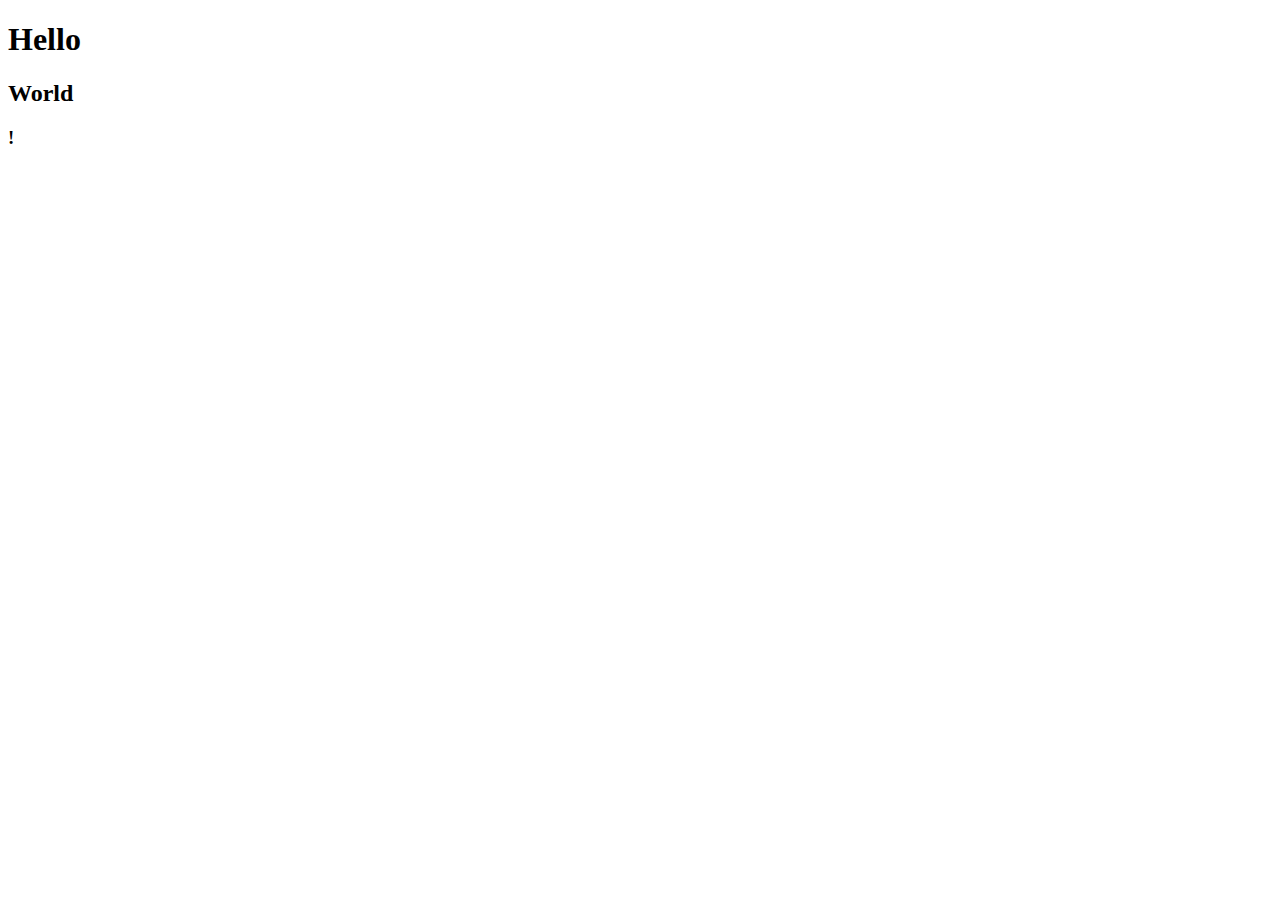
==== commit b2b22b40: "refactor: add files for task number 2" ====
--- a/index.html
+++ b/index.html
@@ -1,4 +1,25 @@
 <!DOCTYPE html>
+<html lang="en">
+<head>
+  <meta charset="UTF-8">
+  <meta name="viewport" content="width=device-width, initial-scale=1.0">
+  <title>Document</title>
+</head>
+<body>
+  <header>
+    <h1>Hello</h1>
+  </header>
+  <main>
+    <h2>World</h2>
+  </main>
+  <footer>
+    <h3>!</h3>
+  </footer>
+  
+</body>
+</html>
+
+<!-- <!DOCTYPE html>
 <html lang="en">
 
 <head>
@@ -245,4 +266,4 @@
 
 </body>
 
-</html>+</html> -->--- a/styles/style.css
+++ b/styles/style.css
@@ -644,7 +644,7 @@
 }
 
 .footer__text {
-	font-size: 40px;
+	font-size: 50px;
 	font-style: normal;
 	font-weight: 400;
 	line-height: 128%;
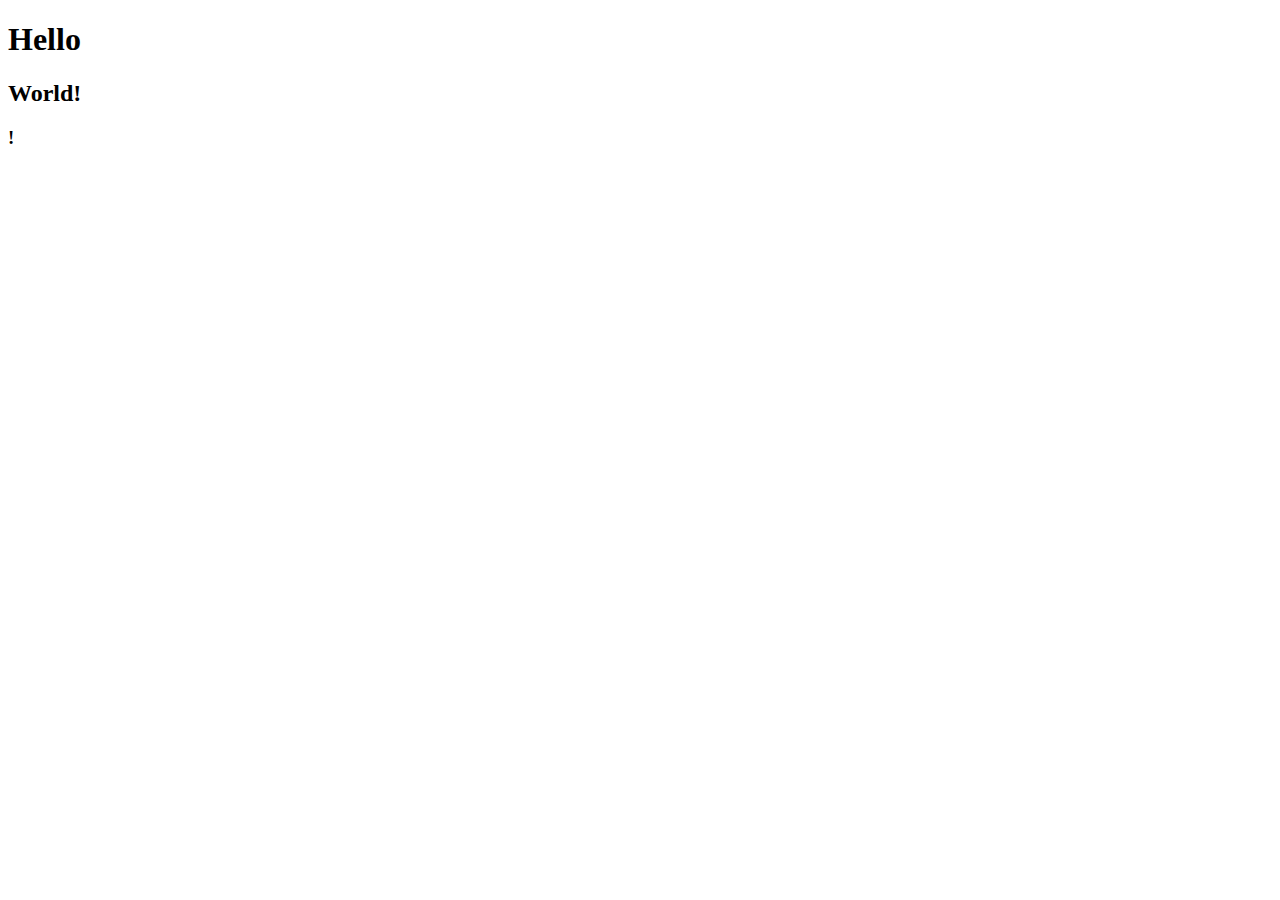
==== commit 5ac6f9f7: "refactor: add some changes for the task" ====
--- a/index.html
+++ b/index.html
@@ -10,7 +10,7 @@
     <h1>Hello</h1>
   </header>
   <main>
-    <h2>World</h2>
+    <h2>World!</h2>
   </main>
   <footer>
     <h3>!</h3>
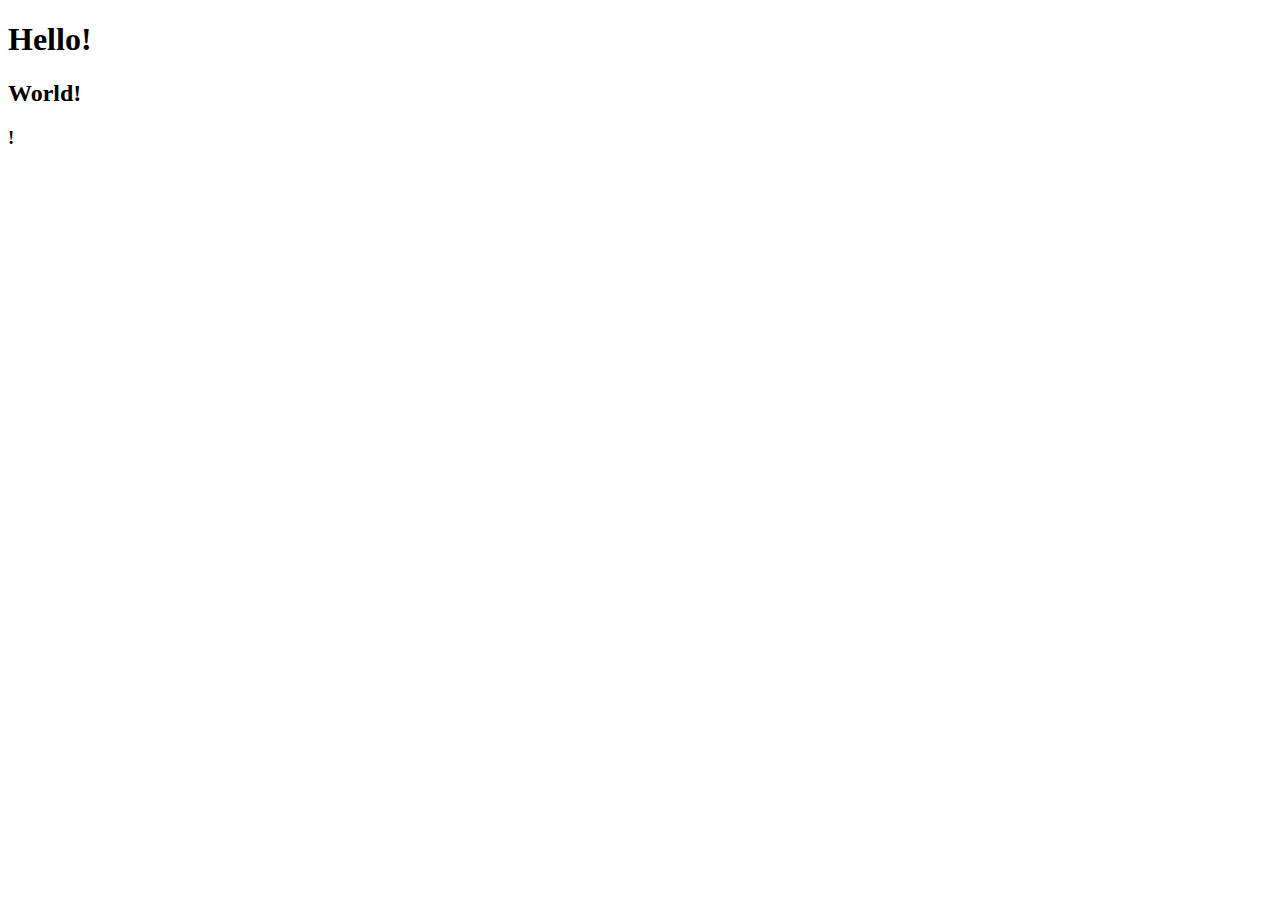
==== commit 9c22ff52: "refactor: just doing commits for the task" ====
--- a/index.html
+++ b/index.html
@@ -7,7 +7,7 @@
 </head>
 <body>
   <header>
-    <h1>Hello</h1>
+    <h1>Hello!</h1>
   </header>
   <main>
     <h2>World!</h2>
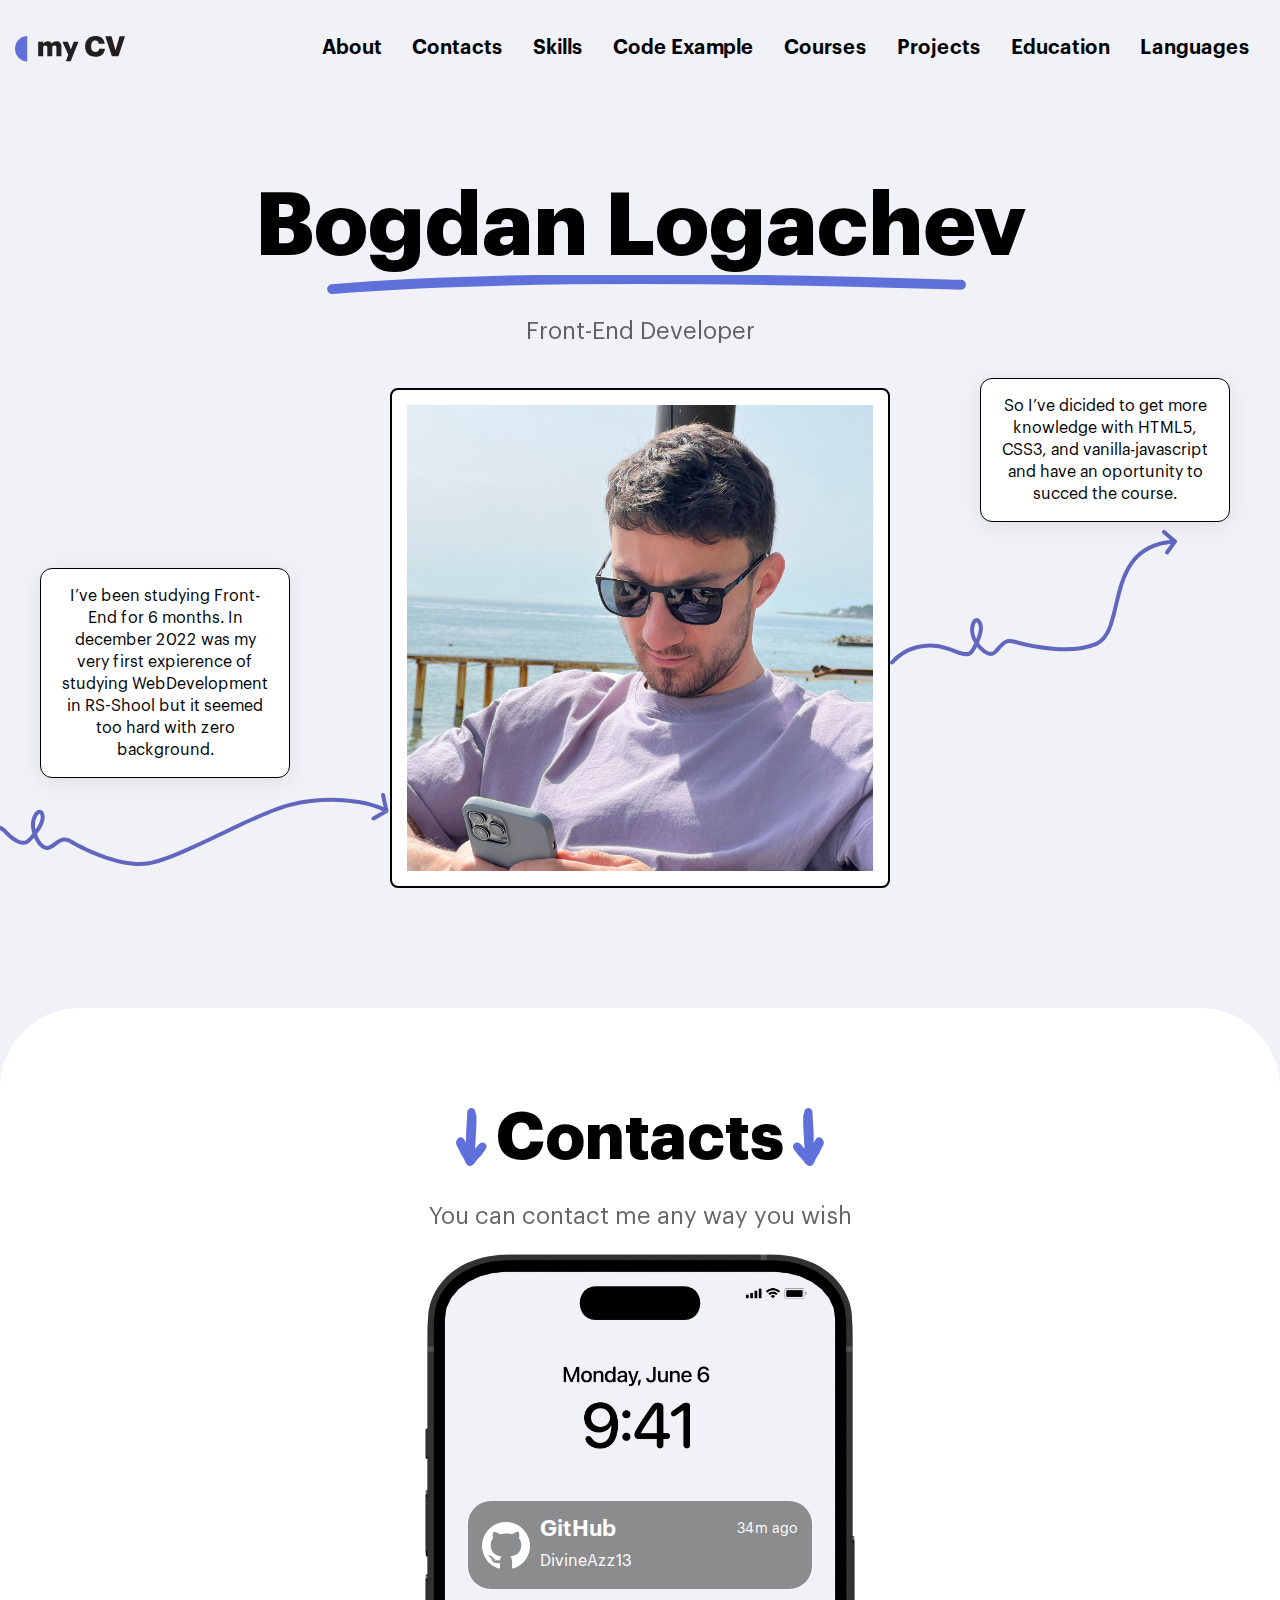
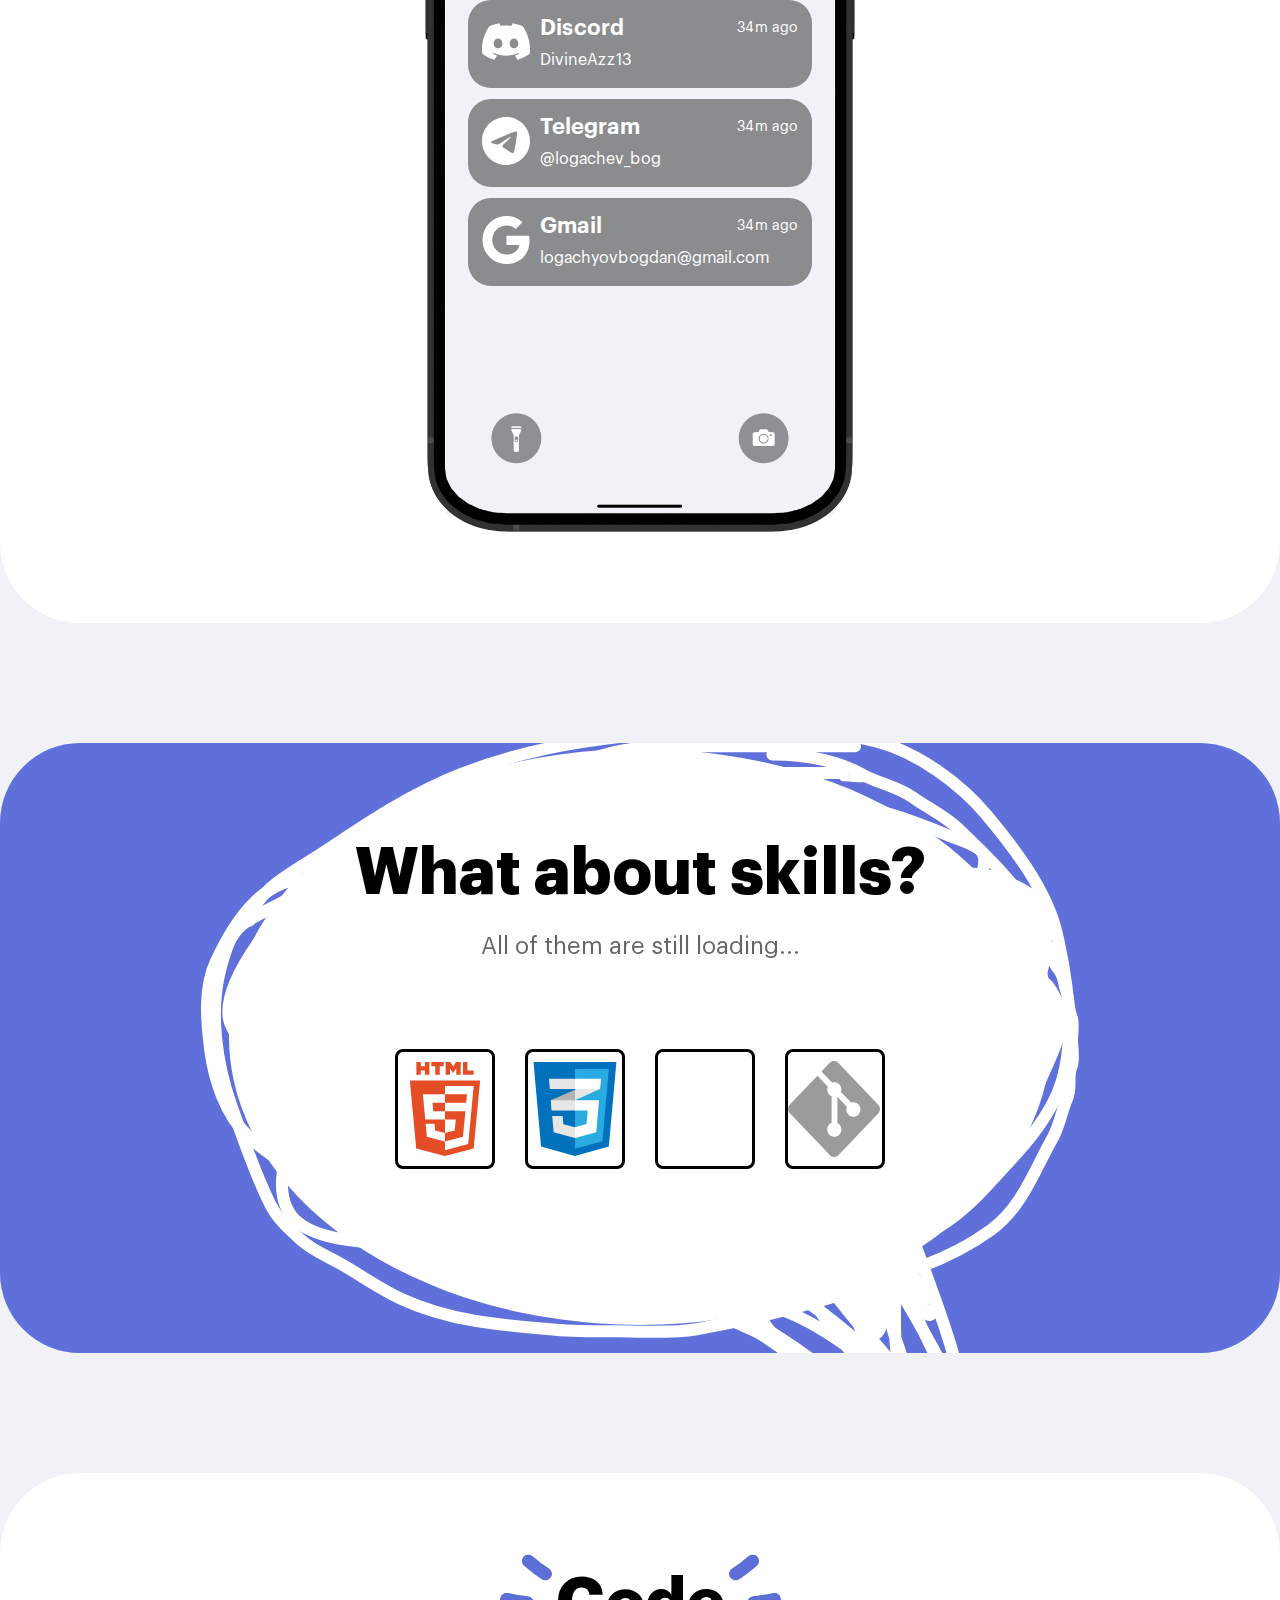
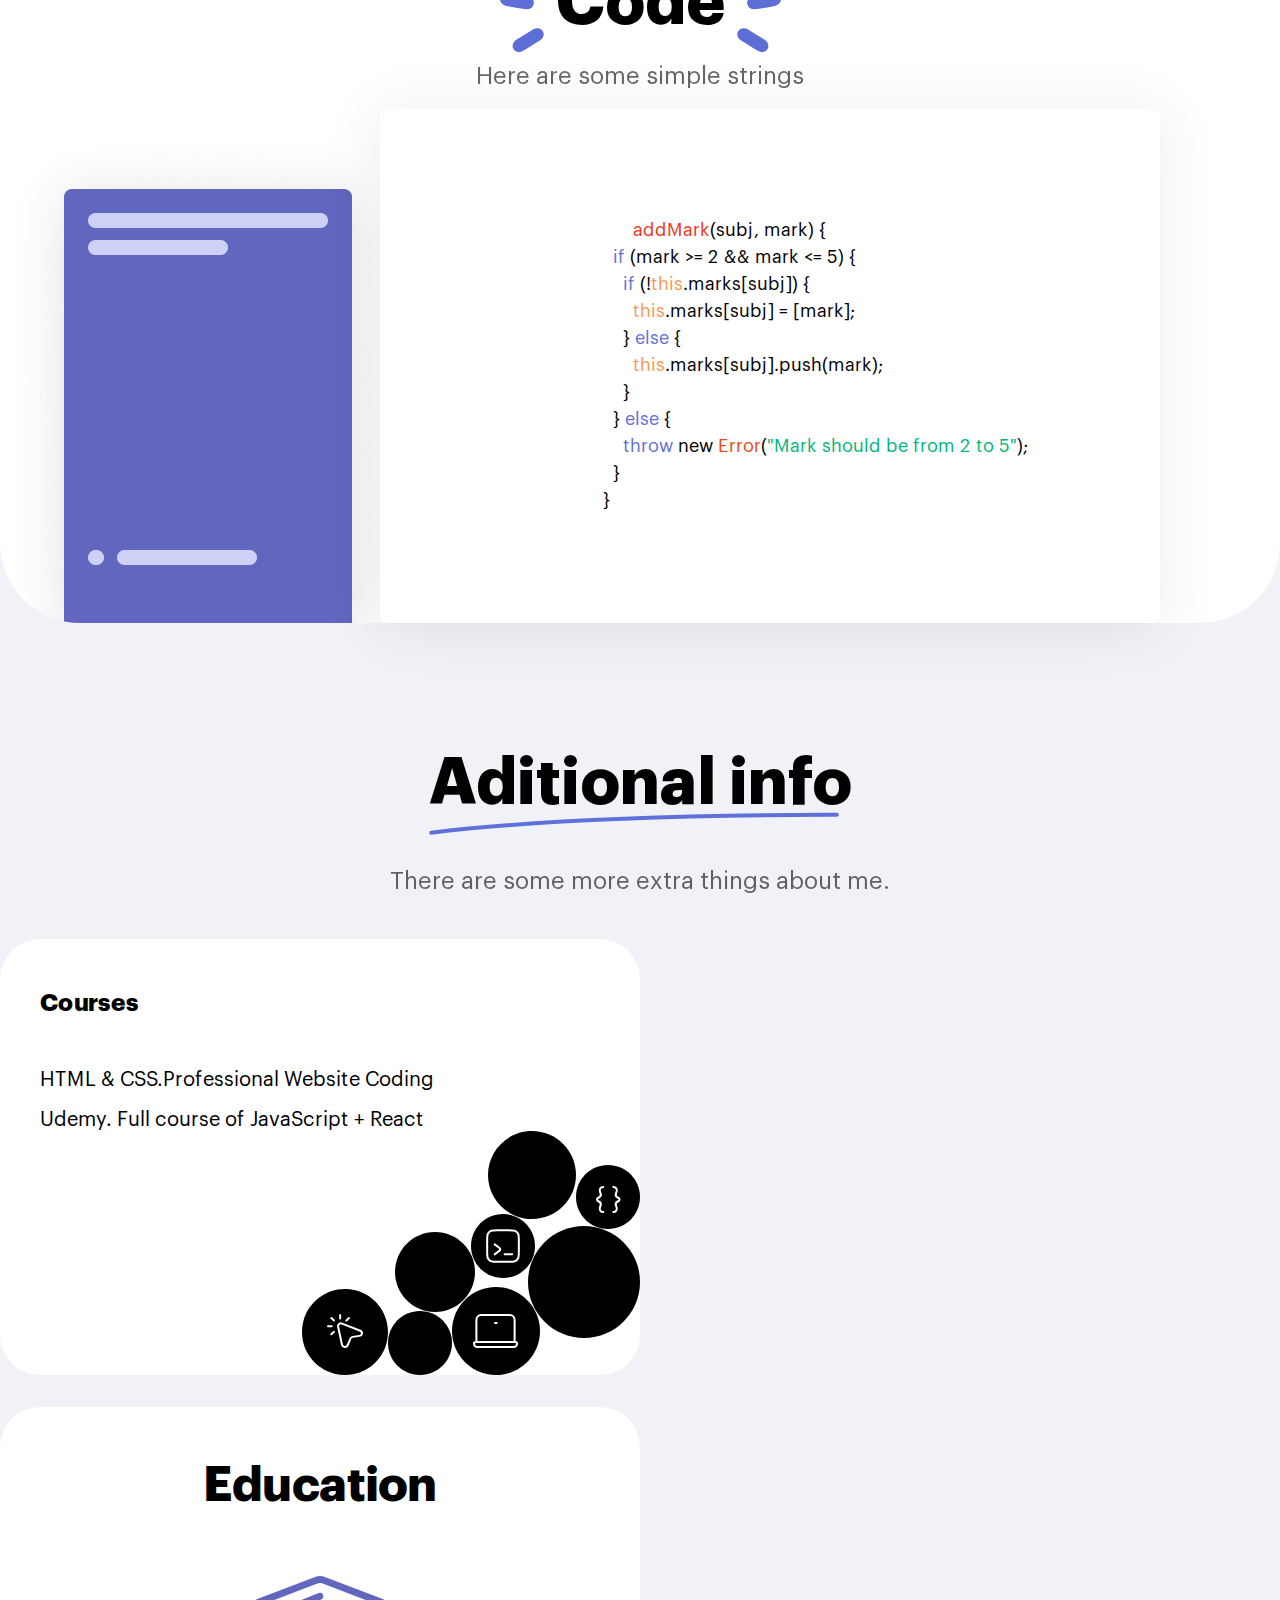
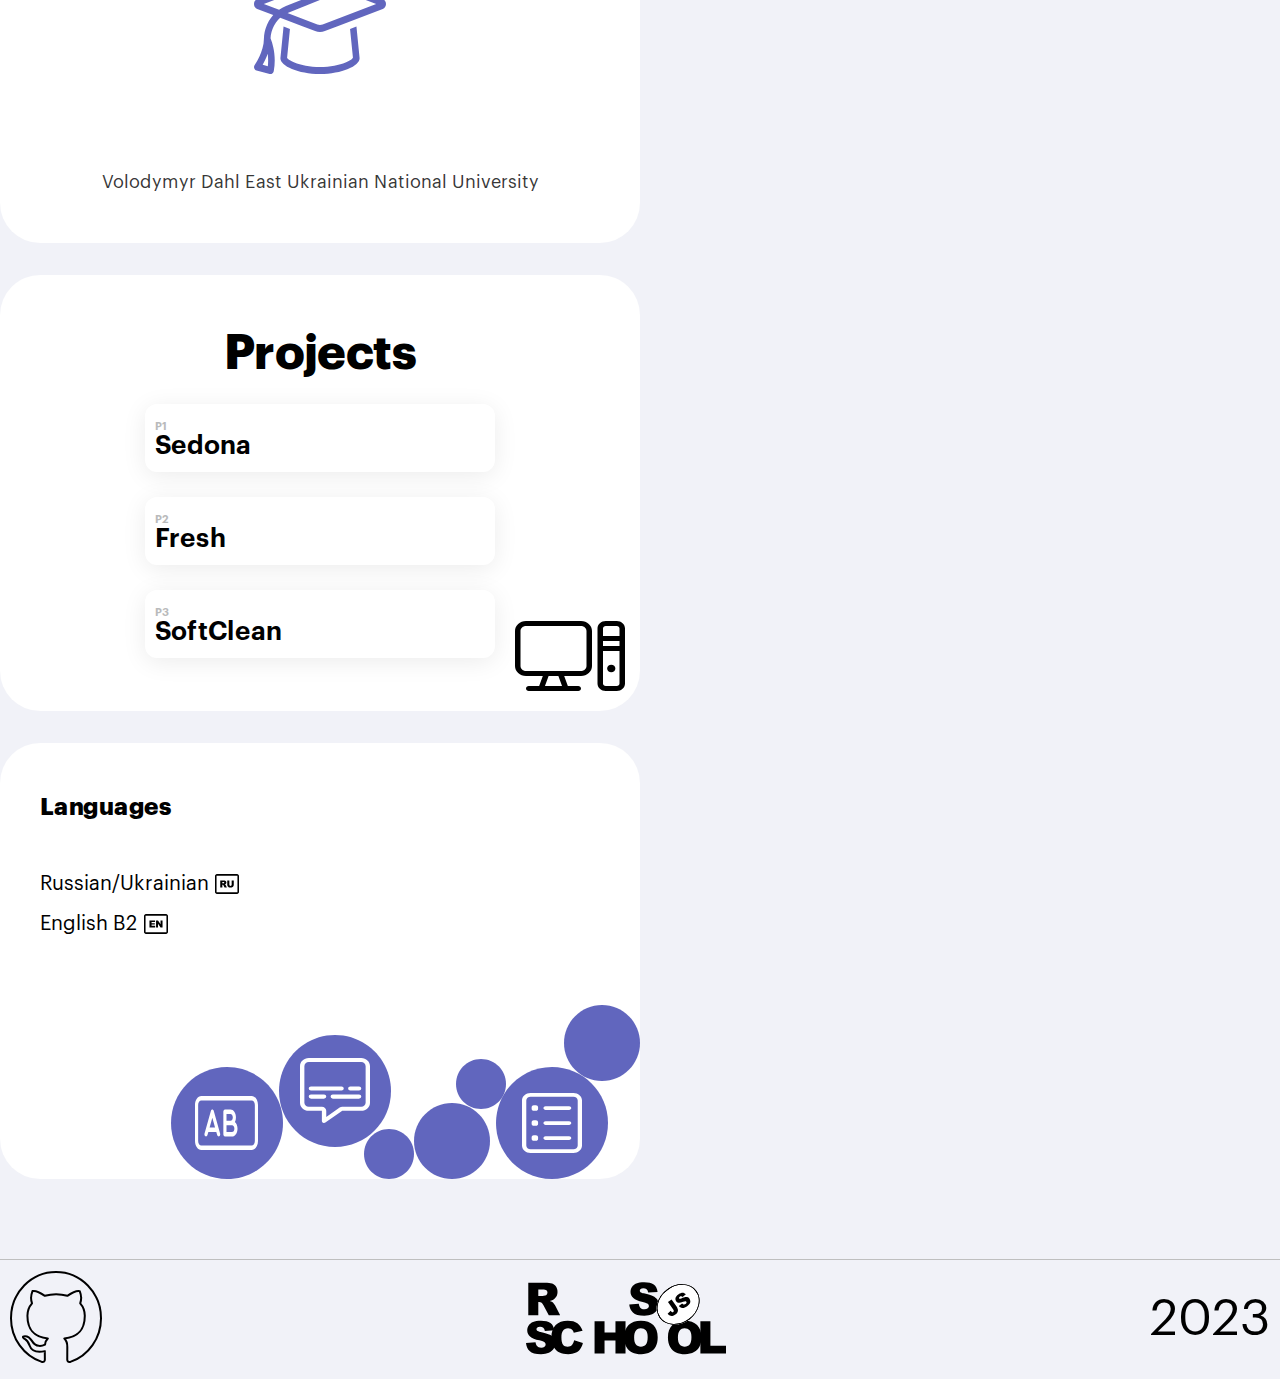
==== commit 1ecea7f7: "refactor: recover repo of the branch after task number 2" ====
--- a/index.html
+++ b/index.html
@@ -1,25 +1,4 @@
 <!DOCTYPE html>
-<html lang="en">
-<head>
-  <meta charset="UTF-8">
-  <meta name="viewport" content="width=device-width, initial-scale=1.0">
-  <title>Document</title>
-</head>
-<body>
-  <header>
-    <h1>Hello!</h1>
-  </header>
-  <main>
-    <h2>World!</h2>
-  </main>
-  <footer>
-    <h3>!</h3>
-  </footer>
-  
-</body>
-</html>
-
-<!-- <!DOCTYPE html>
 <html lang="en">
 
 <head>
@@ -266,4 +245,4 @@
 
 </body>
 
-</html> -->+</html>